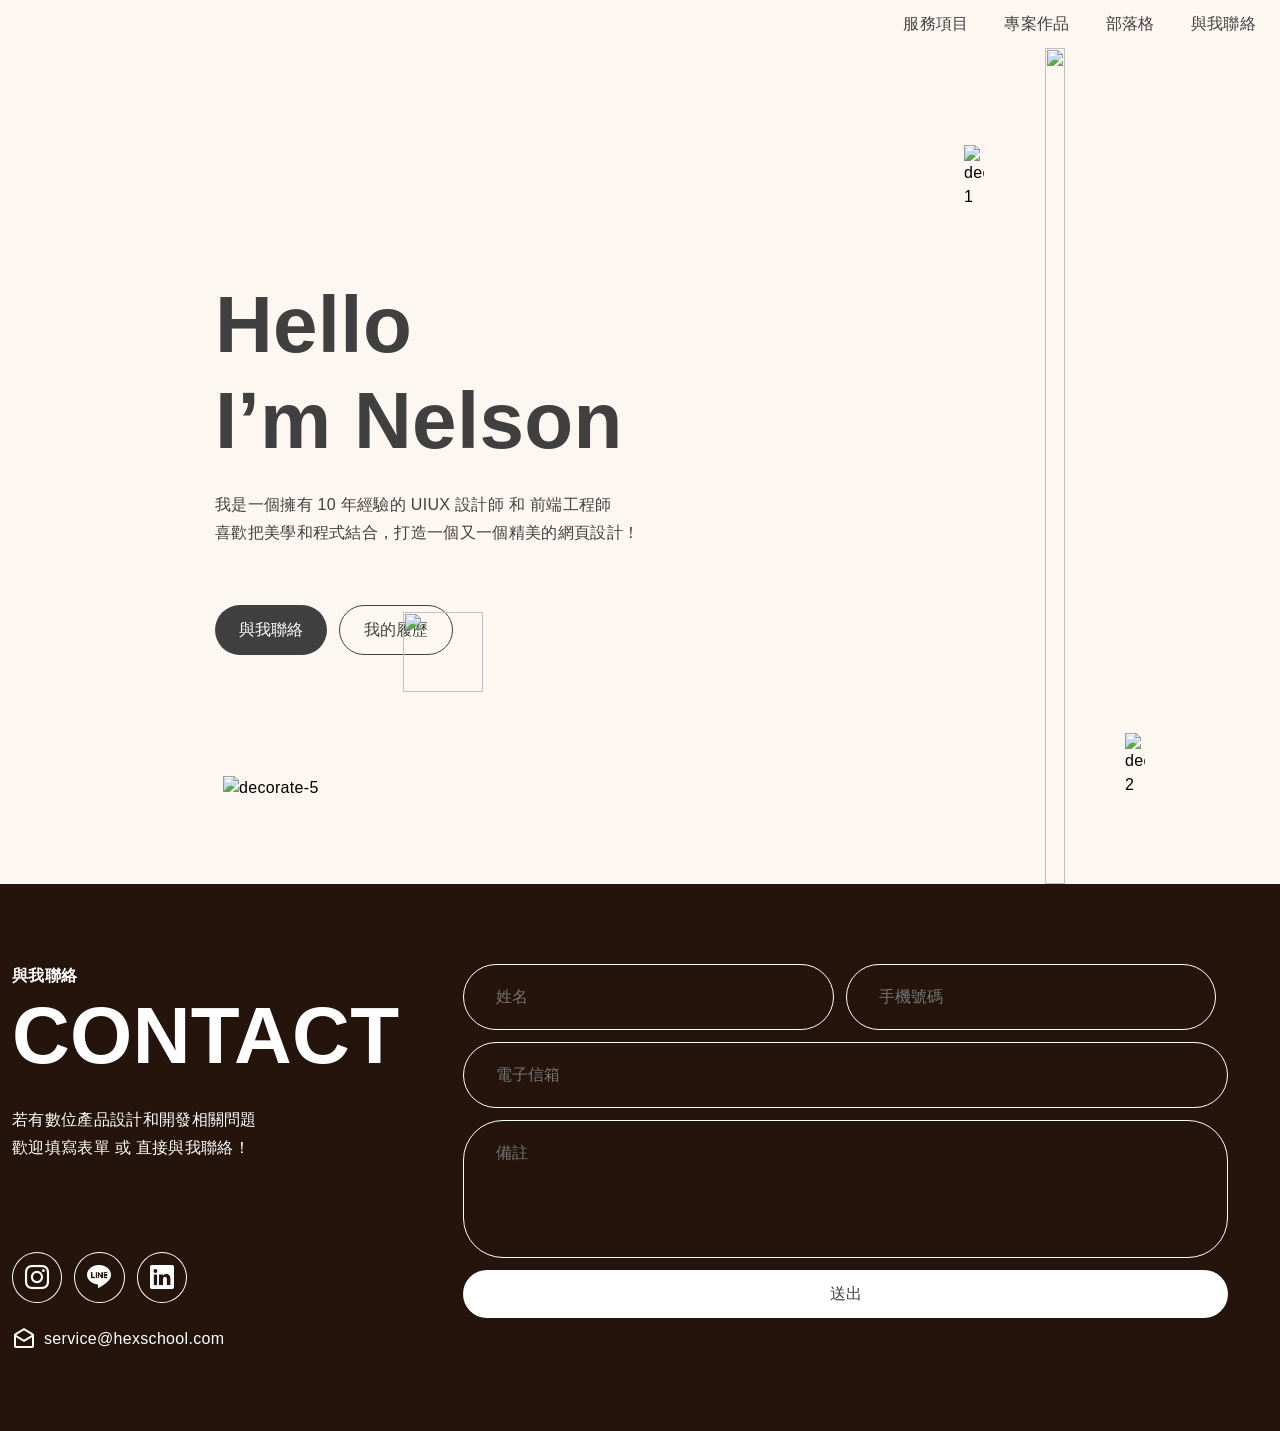
==== index.html @ c0da0af0 "first commit" ====
<!doctype html>
<html lang="en">
  <head>
    <meta charset="UTF-8" />
    <meta name="viewport" content="width=device-width, initial-scale=1.0" />
    <title>Document</title>
    <link
      rel="stylesheet"
      href="https://fonts.googleapis.com/css2?family=Material+Symbols+Outlined:opsz,wght,FILL,GRAD@20..48,100..700,0..1,-50..200"
    />
    <link
      rel="stylesheet"
      href="https://cdn.jsdelivr.net/npm/bootstrap-icons@1.13.1/font/bootstrap-icons.min.css"
    />
    <link rel="stylesheet" href="./static/reset.css" />
    <link rel="stylesheet" href="./static/base.css" />
    <link rel="stylesheet" href="./static/index.css" />
  </head>
  <body>
    <!-- 遮罩 -->
    <div class="mask"></div>

    <!-- header -->
    <header class="sticky-top z-index-1">
      <nav class="main-nav">
        <div class="container">
          <div class="col-12">
            <div class="d-flex flex-wrap align-items-center">
              <!-- 網站標誌（logo） -->
              <a class="logo" href="./index.html">
                <picture>
                  <source
                    srcset="
                      https://raw.githubusercontent.com/hexschool/2022-web-layout-training/456698ad0b642710162489555e98fd3b15eb49ff/2026-web-camp/device-mb.svg
                    "
                    media="(max-width: 992px)"
                  />
                  <img
                    src="https://raw.githubusercontent.com/hexschool/2022-web-layout-training/456698ad0b642710162489555e98fd3b15eb49ff/2026-web-camp/device-pc.svg"
                    alt=""
                  />
                </picture>
              </a>

              <!-- 行動版選單按鈕（漢堡按鈕） -->
              <button class="btn-menu ml-auto" type="button">
                <span class="material-symbols-outlined">dehaze</span>
              </button>

              <!-- 主導覽選單 -->
              <ul
                class="nav-list ml-auto d-flex gap-24 label-md-sm label-md gap-mb-12"
              >
                <li><a class="nav-link" href="#">服務項目</a></li>
                <li><a class="nav-link" href="#">專案作品</a></li>
                <li><a class="nav-link" href="#">部落格</a></li>
                <li><a class="nav-link" href="#">與我聯絡</a></li>
              </ul>
            </div>
          </div>
        </div>
      </nav>
    </header>

    <!-- hero -->
    <section class="hero px-mb-12 pb-mb-24 bg-primary-50">
      <div class="container h-full">
        <div class="d-flex align-items-center h-full relative flex-mb-col">
          <div class="col-5 text-neutral-700 order-mb-2 m-auto">
            <!-- 主要標題 -->
            <h1 class="heading-xxxl heading-mb-xl mb-24 mb-mb-12">
              <span class="d-block">Hello</span>
              <span class="d-block">I’m Nelson</span>
            </h1>

            <!-- 內文 -->
            <p class="paragraph-md paragraph-mb-sm mb-4">
              我是一個擁有 10 年經驗的 UIUX 設計師 和 前端工程師
            </p>
            <p class="paragraph-md paragraph-mb-sm mb-60 mb-mb-32">
              喜歡把美學和程式結合，打造一個又一個精美的網頁設計！
            </p>

            <!-- 按鈕群組 -->
            <div class="label-md label-mb-sm d-flex gap-24 gap-mb-12">
              <button class="btn bg-neutral-700 text-neutral-0" type="button">
                與我聯絡
              </button>
              <button class="btn resume" type="button">我的履歷</button>
            </div>
          </div>

          <div class="col-7 h-full relative ml-auto order-mb-1 m-auto">
            <img
              class="main-pic object-fit-cover mb-mb-24"
              src="https://github.com/hexschool/2022-web-layout-training/blob/main/2026-web-camp/index_person.png?raw=true"
              alt=""
            />

            <!-- 裝飾圖片 -->
            <img
              class="decorate-1"
              src="https://github.com/hexschool/2022-web-layout-training/blob/main/2026-web-camp/index_decora_1.png?raw=true"
              alt="decorate-1"
            />
            <img
              class="decorate-2"
              src="https://github.com/hexschool/2022-web-layout-training/blob/main/2026-web-camp/index_decora_2.png?raw=true"
              alt="decorate-2"
            />
          </div>

          <!-- 左下方小花 -->
          <img
            class="decorate-3 w-80 h-80 flower-left-bottom"
            src="https://github.com/hexschool/2022-web-layout-training/blob/main/2026-web-camp/index_decora_3.png?raw=true"
            alt=""
          />
          <!-- 左下方小花旁的線條 -->
          <img
            class="decorate-5"
            src="https://github.com/hexschool/2022-web-layout-training/blob/main/2026-web-camp/index_decora_5.png?raw=true"
            alt="decorate-5"
          />

          <!-- 左上方小花旁的線條 -->
          <img
            class="decorate-4"
            src="https://github.com/hexschool/2022-web-layout-training/blob/main/2026-web-camp/index_decora_4.png?raw=true"
            alt=""
          />

          <!-- 左上方小花 -->
          <img
            class="decorate-3 flower-left-top"
            src="https://github.com/hexschool/2022-web-layout-training/blob/main/2026-web-camp/index_decora_3.png?raw=true"
            alt=""
          />

          <!-- 右上方小花 -->
          <img
            class="decorate-3 flower-right-center"
            src="https://github.com/hexschool/2022-web-layout-training/blob/main/2026-web-camp/index_decora_3.png?raw=true"
            alt=""
          />
        </div>
      </div>
    </section>

    <!-- Services -->

    <!-- footer -->
    <footer class="bg-primary-900 py-80 py-mb-40">
      <div class="container">
        <div class="d-flex flex-mb-col gap-24 text-neutral-0">
          <div class="col-5 col-mb-12">
            <h2 class="mb-24 mb-mb-12">
              <span class="d-block heading-xxxs heading-mb-xxxxs"
                >與我聯絡</span
              >
              <span class="d-block heading-xxxl heading-mb-xl">CONTACT</span>
            </h2>

            <p class="paragraph-md paragraph-mb-sm mb-92 mb-mb-24">
              <span class="d-block mb-4 mb-mb-0"
                >若有數位產品設計和開發相關問題</span
              >
              <span class="d-block">歡迎填寫表單 或 直接與我聯絡！</span>
            </p>

            <!-- social icon -->
            <div
              class="d-flex line-height-1 gap-12 text-24 text-mb-20 mb-24 mb-mb-12 d-mb-none"
            >
              <i class="bi bi-instagram p-12 btn-outline rounded-circle"></i>
              <i class="bi bi-line p-12 btn-outline rounded-circle"></i>
              <i class="bi bi-linkedin p-12 btn-outline rounded-circle"></i>
            </div>

            <!-- 信箱資訊 -->
            <div class="d-flex d-mb-none gap-8">
              <span class="material-symbols-outlined text-24"> drafts </span>
              <p class="paragraph-md">service@hexschool.com</p>
            </div>
          </div>

          <div class="col-7 col-mb-12">
            <form
              class="paragraph-md paragraph-mb-sm text-neutral-0 d-flex flex-wrap px-40 px-mb-12 gap-24 gap-mb-12"
            >
              <input
                class="py-20 py-mb-16 pl-32 pl-mb-20 btn-outline rounded-40 rounded-mb-32 focus-outline-0 bg-transparent contact-input-half w-mb-full"
                type="text"
                placeholder="姓名"
              />
              <input
                class="py-20 py-mb-16 pl-32 pl-mb-20 btn-outline rounded-40 rounded-mb-32 focus-outline-0 bg-transparent contact-input-half"
                type="tel"
                placeholder="手機號碼"
              />
              <input
                class="py-20 py-mb-16 pl-32 pl-mb-20 btn-outline rounded-40 rounded-mb-32 focus-outline-0 bg-transparent w-full"
                type="email"
                placeholder="電子信箱"
              />
              <textarea
                placeholder="備註"
                rows="4"
                class="py-20 py-mb-16 pl-32 pl-mb-20 btn-outline rounded-40 rounded-mb-32 focus-outline-0 bg-transparent w-full"
              ></textarea>
              <button
                type="button"
                class="btn-reset bg-neutral-0 text-neutral-700 py-12 w-full rounded-full"
              >
                送出
              </button>
            </form>
          </div>

          <!-- 手機版使用 -->
          <div class="col-mb-12 d-none d-mb-block">
            <!-- social icon -->
            <div
              class="d-flex line-height-1 text-24 text-mb-20 mb-24 mb-mb-12 gap-12"
            >
              <i class="bi bi-instagram p-12 p- btn-outline rounded-circle"></i>
              <i class="bi bi-line p-12 btn-outline rounded-circle"></i>
              <i class="bi bi-linkedin p-12 btn-outline rounded-circle"></i>
            </div>

            <!-- 信箱資訊 -->
            <div class="d-flex gap-8">
              <span class="material-symbols-outlined text-24 text-mb-20">
                drafts
              </span>
              <p class="paragraph-md paragraph-md-sm">service@hexschool.com</p>
            </div>
          </div>
        </div>
      </div>
    </footer>
    <script src="./index.js"></script>
  </body>
</html>
---- static/base.css ----
/* 全域 */
*,
*::before,
*::after {
  box-sizing: border-box;
}

img {
  max-width: 100%;
  vertical-align: middle;
}

a {
  text-decoration: none;
  color: inherit;
}

button {
  font: inherit;
  color: inherit;
  background-color: transparent;
  border: none;
}

input,
textarea {
  font: inherit;
  color: inherit;
}

textarea {
  resize: none;
}

:root {
  /* 顔色 */
  /* primary */
  --color-primary-50: #fdf7f1;
  --color-primary-100: #fde6cf;
  --color-primary-500: #f5b87b;
  --color-primary-900: #24140b;
  /* neutral */
  --color-neutral-0: #ffffff;
  --color-neutral-500: #737373;
  --color-neutral-700: #404040;
  --color-neutral-900: #1e1e1e;
  /* dark */
  --color-dark-40a: rgba(0, 0, 0, 0.4);
  --color-dark-60a: rgba(0, 0, 0, 0.6);

  --column: 12; /* 12欄網格系統 */
  --gutter: 24px; /* gutter 配置 24px */
  --gutter--breath: calc(var(--gutter) * (var(--column)-1));
  /* gutter 總寬 = 24px * 11（12欄之間共 11 個間距） */
}

/* 載入字型 */
@import url("https://fonts.googleapis.com/css2?family=Noto+Sans+TC:wght@100..900&family=Noto+Sans:ital,wght@0,100..900;1,100..900&display=swap");

body {
  font-family: "Noto Sans TC", sans-serif;
  font-weight: 500;
  line-height: 1.5;
  letter-spacing: 0.02em;
}

/* Display - font-weight: 700 */
.display-1 {
  font-size: 300px;
  font-weight: 700;
  line-height: 1.2;
  letter-spacing: 0;
}
.display-2 {
  font-size: 160px;
  font-weight: 700;
  line-height: 1.2;
  letter-spacing: 0;
}

/* Heading font-weight: 700 */
.heading-xxxl {
  font-size: 80px;
  font-weight: 700;
  line-height: 1.2;
}
.heading-xxl {
  font-size: 48px;
  font-weight: 700;
  line-height: 1.2;
}
.heading-xl {
  font-size: 40px;
  font-weight: 700;
  line-height: 1.2;
}

.heading-lg {
  font-size: 32px;
  font-weight: 700;
}
.heading-mb {
  font-size: 28px;
  font-weight: 700;
}
.heading-sm {
  font-size: 24px;
  font-weight: 700;
}
.heading-xs {
  font-size: 20px;
  font-weight: 700;
}
.heading-xxs {
  font-size: 18px;
  font-weight: 700;
}
.heading-xxxs {
  font-size: 16px;
  font-weight: 700;
}
.heading-xxxxs {
  font-size: 14px;
  font-weight: 700;
}

/* label, paragraph */
.label-md,
.paragraph-md {
  font-size: 16px;
}
.label-sm,
.paragraph-sm {
  font-size: 14px;
}
.label-xs,
.paragraph-xs {
  font-size: 13px;
}

/* google icon 預設 */
.material-symbols-outlined {
  font-variation-settings:
    "FILL" 0,
    "wght" 400,
    "GRAD" 0,
    "opsz" 24;
  font-size: 20px;
  display: block;
}

/* utility class 通用設定 */

.btn-reset {
  border: 0;
  background: transparent;
  color: inherit;
  font: inherit;
  cursor: pointer;
}
.btn-outline {
  border: 1px solid currentColor;
}

.border-0 {
  border: none;
}
.d-none {
  display: none;
}
.d-block {
  display: block;
}
.d-inline-block {
  display: inline-block;
}

.bg-cover-center {
  background-repeat: no-repeat;
  background-size: cover;
  background-position: center;
}

.bg-transparent {
  background-color: transparent;
}

.bg-primary-50 {
  background: var(--color-primary-50);
}
.bg-primary-900 {
  background-color: var(--color-primary-900);
}

.bg-neutral-0 {
  background-color: var(--color-neutral-0);
}
.bg-neutral-700 {
  background-color: var(--color-neutral-700);
}

.text-neutral-0 {
  color: var(--color-neutral-0);
}
.text-neutral-700 {
  color: var(--color-neutral-700);
}

.text-24 {
  font-size: 24px;
}
.text-28 {
  font-size: 28px;
}

.text-center {
  text-align: center;
}

.line-height-1 {
  line-height: 1;
}

.rounded-40 {
  border-radius: 40px;
}
.rounded-circle {
  border-radius: 50%;
}
.rounded-full {
  border-radius: 999px;
}

.w-full {
  width: 100%;
}
.w-80 {
  width: 80px;
}

.h-full {
  height: 100%;
}
.h-80 {
  height: 80px;
}
.min-h-0 {
  min-height: 0px;
}

.overflow-x-auto {
  overflow-x: auto;
}

/* 隱藏捲軸寬度 */
.hide-scrollbar {
  scrollbar-width: none;

  &::-webkit-scrollbar {
    display: none; /* Safari 專用 */
  }
}

.z-index-1 {
  z-index: 1;
}

.focus-outline-0:focus-visible {
  outline: 0;
}

.object-fit-cover {
  width: 100%;
  height: 100%;
  object-fit: cover;
}

.d-flex {
  display: flex;
}
.flex-wrap {
  flex-wrap: wrap;
}
.flex-col {
  flex-direction: column;
}
.flex-1 {
  flex: 1;
}

.justify-content-center {
  justify-content: center;
}
.justify-content-between {
  justify-content: space-between;
}
.align-items-center {
  align-items: center;
}
.align-items-start {
  align-items: flex-start;
}

.ml-auto {
  margin-left: auto;
}

.m-auto {
  margin: auto;
}

.mr-4 {
  margin-right: 4px;
}
.mr-12 {
  margin-right: 12px;
}
.mr-24 {
  margin-right: 24px;
}

.mb-4 {
  margin-bottom: 4px;
}
.mb-12 {
  margin-bottom: 12px;
}
.mb-24 {
  margin-bottom: 24px;
}
.mb-40 {
  margin-bottom: 40px;
}
.mb-60 {
  margin-bottom: 60px;
}
.mb-92 {
  margin-bottom: 92px;
}

.p-8 {
  padding: 8px;
}
.p-12 {
  padding: 12px;
}
.p-24 {
  padding: 24px;
}
.p-40 {
  padding: 40px;
}

.py-4 {
  padding-top: 4px;
  padding-bottom: 4px;
}
.py-12 {
  padding-top: 12px;
  padding-bottom: 12px;
}
.py-20 {
  padding-top: 20px;
  padding-bottom: 20px;
}
.py-28 {
  padding-top: 28px;
  padding-bottom: 28px;
}
.py-80 {
  padding-top: 80px;
  padding-bottom: 80px;
}

.pb-4 {
  padding-bottom: 4px;
}

.px-12 {
  padding-left: 12px;
  padding-right: 12px;
}
.px-24 {
  padding-left: 24px;
  padding-right: 24px;
}
.px-40 {
  padding-left: 40px;
  padding-right: 40px;
}

.pr-16 {
  padding-right: 16px;
}

.pl-24 {
  padding-left: 24px;
}
.pl-28 {
  padding-left: 28px;
}
.pl-32 {
  padding-left: 32px;
}

.gap-8 {
  gap: 8px;
}
.gap-12 {
  gap: 12px;
}
.gap-24 {
  gap: 24px;
}

.sticky-top {
  position: sticky;
  top: 0;
}
.relative {
  position: relative;
}

/* container */
.container {
  max-width: 1320px;
  padding: 0 12px;
  margin: auto;
}

/* 格線系統設定 */
/* 網格欄寬計算公式：(容器寬度 - 所有 gutter) / 總欄數 * 佔用欄數 + 欄內 gutter */

.col-2 {
  --span: 2;
  --gap--count: calc(var(--span)-1);
  width: calc(
    (100% - var(--gutter--breath)) / var(--column) * var(--span) +
      var(--gutter) * var(--gap--count)
  );
}
.col-3 {
  --span: 3;
  --gap--count: calc(var(--span)-1);
  width: calc(
    (100% - var(--gutter--breath)) / var(--column) * var(--span) +
      var(--gutter) * var(--gap--count)
  );
}
.col-4 {
  --span: 4;
  --gap--count: calc(var(--span)-1);
  width: calc(
    (100% - var(--gutter--breath)) / var(--column) * var(--span) +
      var(--gutter) * var(--gap--count)
  );
}
.col-5 {
  --span: 5;
  --gap--count: calc(var(--span)-1);
  width: calc(
    (100% - var(--gutter--breath)) / var(--column) * var(--span) +
      var(--gutter) * var(--gap--count)
  );
}
.col-7 {
  --span: 7;
  --gap--count: calc(var(--span)-1);
  width: calc(
    (100% - var(--gutter--breath)) / var(--column) * var(--span) +
      var(--gutter) * var(--gap--count)
  );
}
.col-10 {
  --span: 7;
  --gap--count: calc(var(--span)-1);
  width: calc(
    (100% - var(--gutter--breath)) / var(--column) * var(--span) +
      var(--gutter) * var(--gap--count)
  );
}
.col-12 {
  --span: 7;
  --gap--count: calc(var(--span)-1);
  width: calc(
    (100% - var(--gutter--breath)) / var(--column) * var(--span) +
      var(--gutter) * var(--gap--count)
  );
}

@media (max-width: 992px) {
  .d-mb-block {
    display: block;
  }
  .d-mb-none {
    display: none;
  }

  .flex-mb-col {
    flex-direction: column;
  }

  .heading-mb-xl {
    font-size: 40px;
    font-weight: 700;
    line-height: 1.2;
  }

  .heading-mb-mb {
    font-size: 24px;
    font-weight: 700;
  }
  .heading-mb-sm {
    font-size: 24px;
    font-weight: 700;
  }
  .heading-mb-xs {
    font-size: 20px;
    font-weight: 700;
  }
  .heading-mobile-xxxxs {
    font-size: 14px;
    font-weight: 700;
  }

  .label-mb-sm {
    font-size: 14px;
    font-weight: 500;
  }

  .paragraph-mb-sm {
    font-size: 14px;
    font-weight: 500;
  }
  .paragraph-mb-xs {
    font-size: 13px;
    font-weight: 500;
  }

  .text-mb-20 {
    font-size: 20px;
  }
  .text-mb-24 {
    font-size: 24px;
  }

  .order-mb-1 {
    order: 1;
  }
  .order-mb-2 {
    order: 2;
  }

  .rounded-mb-32 {
    border-radius: 32px;
  }

  .p-mb-12 {
    padding: 12px;
  }
  .p-mb-24 {
    padding: 24px;
  }

  .py-mb-16 {
    padding-top: 16px;
    padding-bottom: 16px;
  }
  .py-mb-40 {
    padding-top: 40px;
    padding-bottom: 40px;
  }

  .pb-mb-16 {
    padding-bottom: 16px;
  }
  .pb-mb-24 {
    padding-bottom: 24px;
  }

  .px-mb-0 {
    padding-left: 0px;
    padding-right: 0px;
  }
  .px-mb-12 {
    padding-left: 12px;
    padding-right: 12px;
  }
  .px-mb-16 {
    padding-left: 16px;
    padding-right: 16px;
  }

  .pl-mb-20 {
    padding-left: 20px;
  }

  .mb-mb-0 {
    margin-bottom: 0px;
  }
  .mb-mb-8 {
    margin-bottom: 8px;
  }
  .mb-mb-12 {
    margin-bottom: 12px;
  }
  .mb-mb-24 {
    margin-bottom: 24px;
  }
  .mb-mb-32 {
    margin-bottom: 32px;
  }

  .mx-mb--12 {
    margin-left: -12px;
    margin-right: -12px;
  }

  .mr-mb-8 {
    margin-right: 8px;
  }
  .mr-mb-12 {
    margin-right: 12px;
  }

  .gap-mb-0 {
    gap: 0;
  }
  .gap-mb-12 {
    gap: 12px;
  }

  .overflow-x-auto {
    overflow-x: auto;
  }

  .col-mb-12 {
    --span: 12;
    --gap-count: calc(var(--span) - 1);
    width: calc(
      (100% - var(--gutter--breath)) / var(--column) * var(--span) +
        var(--gutter) * var(--gap-count)
    );
  }
}

/* ----------------------------------------------------------------------------------------------- */

/* header 導覽列 */
.main-nav {
  background-color: var(--color-primary-50);
  position: sticky;
  top: 0;
  left: 0;
}

.logo {
  padding: 12px 0;
}

.nav-list {
  color: var(--color-neutral-700);
  background-color: var(--color-primary-50);
}

.nav-link {
  display: inline-block;
  padding: 4px 12px;
}

.btn-menu {
  display: none;
  border: 0;
  padding: 12px;
  background: transparent; /* 移除按鈕預設背景 */
  color: inherit; /* 繼承父層文字顏色 */
  font: inherit; /* 繼承父層字型設定 */
  cursor: pointer; /* 滑鼠移入時顯示手型游標 */
}

/* 頁面內容佔位區塊，用於模擬實際內容高度 */
.placeholder {
  height: 100vh;
  background-color: #fa0;
}

@media (max-width: 992px) {
  .btn-menu {
    display: block;
    border-radius: 50%;
  }

  .nav-list {
    display: flex;
    flex-direction: column;
    opacity: 0; /* 讓內容透明，但元素本身仍會佔據版面空間 */
    width: 100%;
    max-height: 0px; /* 將高度收合為 0，避免元素佔據垂直空間 */
    overflow: hidden; /* 隱藏超出 max-height 範圍的內容 */
    position: absolute;
    top: 60px;
    left: 0px;
    text-align: center;
    transition:
      opacity 0.3s ease-in-out,
      max-height 0.3s ease-in-out; /* 加入淡入與展開動畫 */
    pointer-events: none;
  }

  .nav-list.active {
    opacity: 1; /* 讓內容顯示出來 */
    max-height: 176px; /* 使用固定高度控制展開範圍，讓動畫更穩定 */
    pointer-events: auto;
  }

  .nav-list li:first-child {
    padding-top: 12px;
  }
  .nav-list li:last-child {
    padding-bottom: 12px;
  }

  .logo {
    padding: 14px 0;
  }
}

.gap-mb-12 {
  gap: 12px;
}
.menu-open .mask {
  position: fixed;
  top: 0;
  left: 0;
  height: 100%;
  width: 100%;
  background-color: rgba(0, 0, 0, 0.6);
}

/*  body 要隱藏捲軸 */
body.menu-open {
  overflow: hidden;
}

/* ----------------------------------------------------------------------------------------------- */

/* footer */
.contact-input-half {
  --gap: 24px;
  width: calc((100% - var(--gap)) / 2);
}

@media (max-width: 375px) {
  .contact-input-half {
    width: 100%;
  }
}
---- static/index.css ----
.hero {
  height: calc(
    100vh - 64px
  ); /* 桌機版扣除導覽列高度後，讓 hero 填滿剩餘螢幕高度 */
  overflow: hidden; /* 隱藏超出 hero 高度範圍的內容 */
}

.btn {
  padding: 12px 24px;
  border: none;
  border-radius: 999px;
  font: inherit;
  cursor: pointer;
}

.resume {
  border: 1px solid var(--color-neutral-700);
}

/* 讓圖片填滿容器，並透過 object-fit 裁切多餘部分，避免變形 */
.hero .main-pic {
  width: 100%;
  height: 100%;
  object-fit: cover;
}

/* 以下均為裝飾物定位 */

.decorate-1 {
  position: absolute;
  top: 97px;
  left: -81px;
}

.decorate-2 {
  position: absolute;
  bottom: 87px;
  right: -80px;
}

.decorate-3 {
  position: absolute;

  &.flower-left-bottom {
    width: 80px;
    height: 80px;
    bottom: 192px;
    left: 391px;
  }

  &.flower-left-top {
    top: 56px;
    left: -226px;
  }

  &.flower-right-center {
    top: 206px;
    right: -170px;
  }
}

.decorate-4 {
  position: absolute;
  top: 120px;
  left: -87px;
}

.decorate-5 {
  position: absolute;
  left: 211px;
  bottom: 83.53px;
}

/* 佔位符，用於表示導覽列 */
.placeholder {
  height: 64px;
  background-color: #fa0;
}

@media (max-width: 992px) {
  .hero {
    height: auto;
  }

  .decorate-1 {
    left: -15px;
    width: 80px;
  }

  .decorate-2 {
    right: -13px;
    width: 80px;
  }

  .decorate-3 {
    position: absolute;

    &.flower-left-bottom {
      bottom: 158px;
      left: 298px;
    }
  }

  .decorate-5 {
    left: 134px;
    bottom: 83.53px;
  }
}
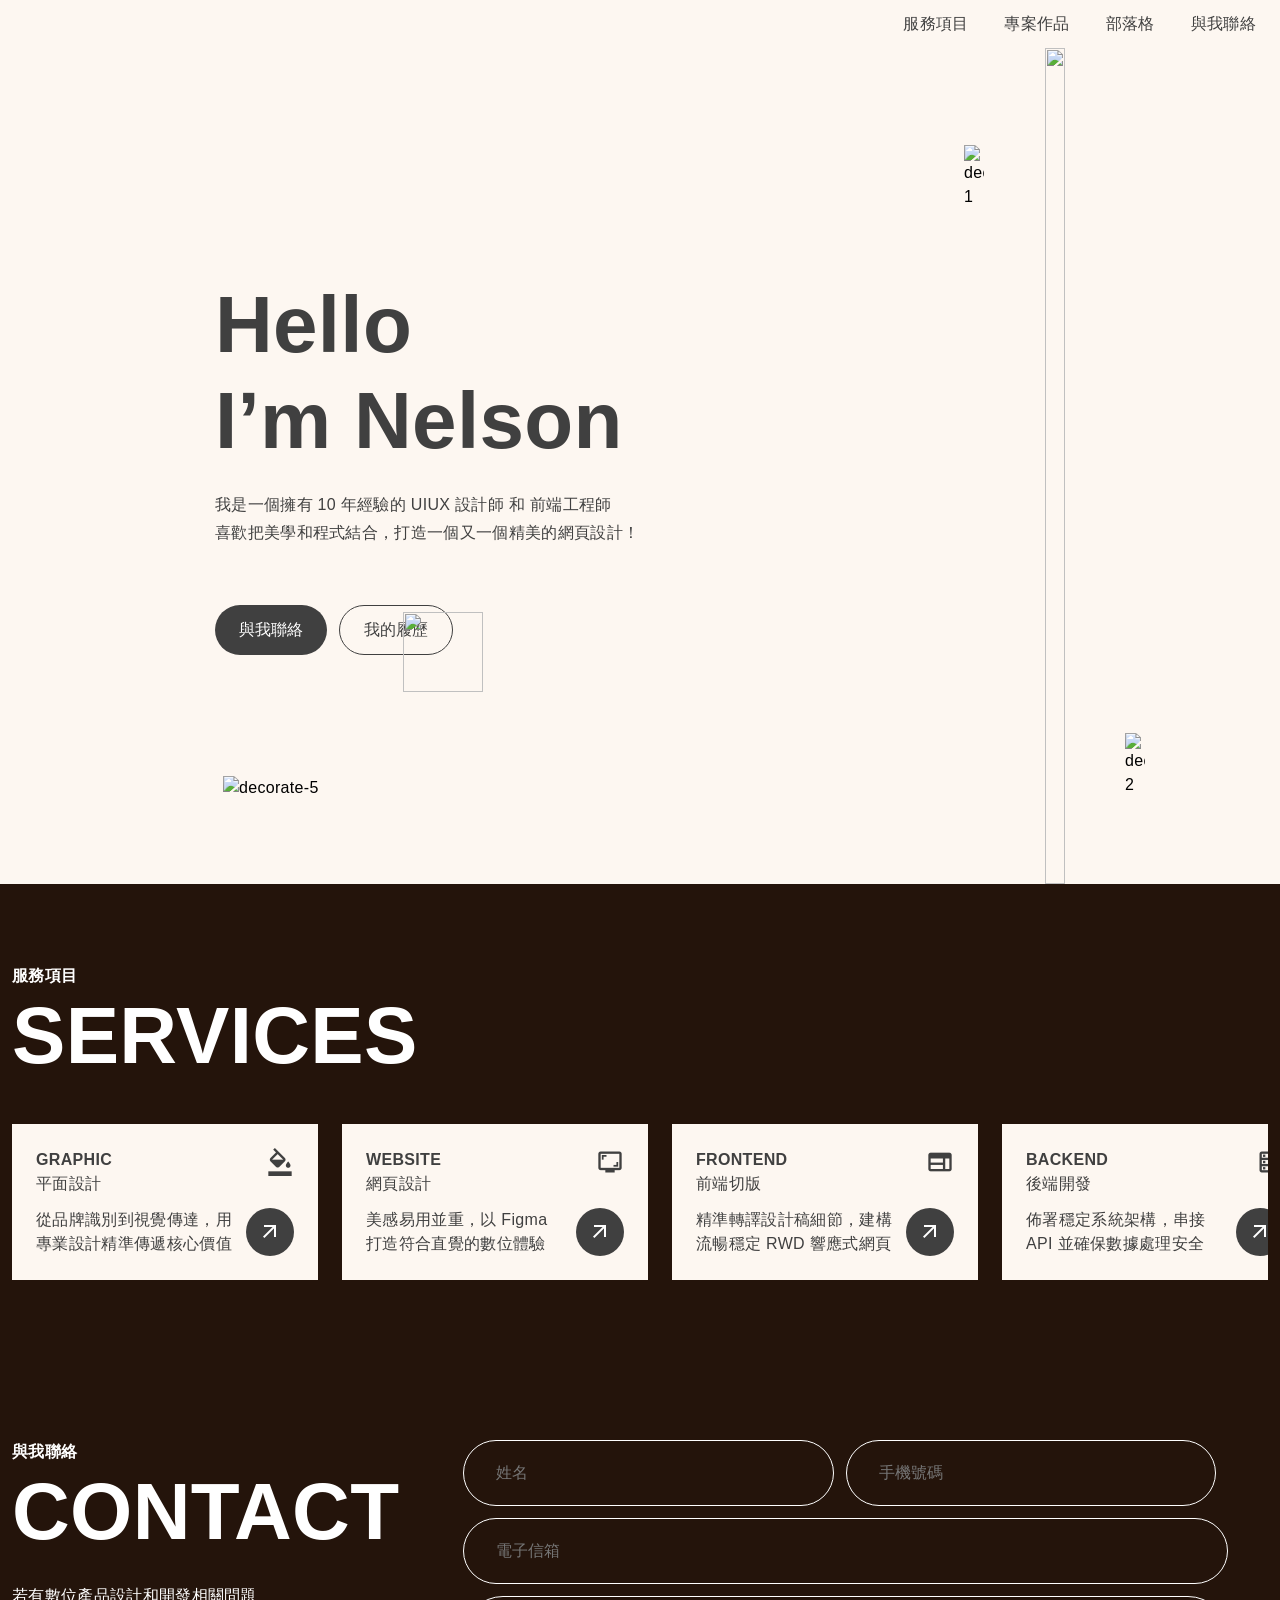
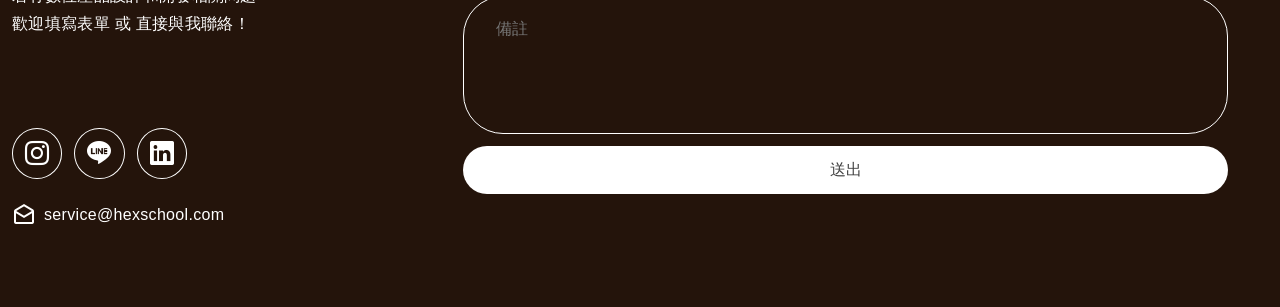
==== commit 0e92a5b5: "Add Services section" ====
--- a/index.html
+++ b/index.html
@@ -148,9 +148,108 @@
     </section>
 
     <!-- Services -->
+    <section class="services bg-primary-900 py-80 py-mb-40">
+      <div class="container">
+        <!-- 標題 -->
+        <div class="text-neutral-0 mb-40 mb-mb-24">
+          <h2>
+            <span class="d-block heading-xxxs heading-mb-xxxxs">服務項目</span>
+            <span class="d-block heading-xxxl heading-mb-xl">SERVICES</span>
+          </h2>
+        </div>
+
+        <!-- 服務列表 -->
+        <ul
+          class="card-list hide-scrollbar text-neutral-700 d-flex gap-24 overflow-x-auto"
+        >
+          <li class="col-3 card bg-primary-50 p-24 p-mb-12">
+            <div class="d-flex mb-12 mb-mb-8">
+              <div>
+                <p class="heading-xxxs heading-mb-xxxxs">GRAPHIC</p>
+                <h3 class="heading-md heading-mb-sm">平面設計</h3>
+              </div>
+              <span class="text-28 text-mb-24 material-symbols-outlined ml-auto"
+                >format_color_fill</span
+              >
+            </div>
+            <div class="d-flex">
+              <p class="paragraph-md paragraph-mb-sm mr-12 mr-mb-8">
+                從品牌識別到視覺傳達，用專業設計精準傳遞核心價值
+              </p>
+              <span
+                class="text-24 text-mb-20 material-symbols-outlined ml-auto p-12 bg-neutral-700 text-neutral-0 rounded-circle"
+                >arrow_outward</span
+              >
+            </div>
+          </li>
+          <li class="col-3 card bg-primary-50 p-24 p-mb-12">
+            <div class="d-flex mb-12 mb-mb-8">
+              <div>
+                <p class="heading-xxxs heading-mb-xxxxs">WEBSITE</p>
+                <h3 class="heading-md heading-mb-sm">網頁設計</h3>
+              </div>
+              <span class="text-28 text-mb-24 material-symbols-outlined ml-auto"
+                >screenshot_monitor</span
+              >
+            </div>
+            <div class="d-flex">
+              <p
+                class="paragraph-md paragraph-mb-sm paragraph-mb-sm mr-12 mr-mb-8"
+              >
+                美感易用並重，以 Figma 打造符合直覺的數位體驗
+              </p>
+              <span
+                class="text-24 text-mb-20 material-symbols-outlined ml-auto p-12 bg-neutral-700 text-neutral-0 rounded-circle"
+                >arrow_outward</span
+              >
+            </div>
+          </li>
+          <li class="col-3 card bg-primary-50 p-24 p-mb-12">
+            <div class="d-flex mb-12 mb-mb-8">
+              <div>
+                <p class="heading-xxxs heading-mb-xxxxs">FRONTEND</p>
+                <h3 class="heading-md heading-mb-sm">前端切版</h3>
+              </div>
+              <span class="text-28 text-mb-24 material-symbols-outlined ml-auto"
+                >web</span
+              >
+            </div>
+            <div class="d-flex">
+              <p class="paragraph-md paragraph-mb-sm mr-12 mr-mb-8">
+                精準轉譯設計稿細節，建構流暢穩定 RWD 響應式網頁
+              </p>
+              <span
+                class="text-24 text-mb-20 material-symbols-outlined ml-auto p-12 bg-neutral-700 text-neutral-0 rounded-circle"
+                >arrow_outward</span
+              >
+            </div>
+          </li>
+          <li class="col-3 card bg-primary-50 p-24 p-mb-12">
+            <div class="d-flex mb-12 mb-mb-8">
+              <div>
+                <p class="heading-xxxs heading-mb-xxxxs">BACKEND</p>
+                <h3 class="heading-md heading-mb-sm">後端開發</h3>
+              </div>
+              <span class="text-28 text-mb-24 material-symbols-outlined ml-auto"
+                >data_table</span
+              >
+            </div>
+            <div class="d-flex">
+              <p class="paragraph-md paragraph-mb-sm mr-12 mr-mb-8">
+                佈署穩定系統架構，串接 API 並確保數據處理安全
+              </p>
+              <span
+                class="text-24 text-md-20 material-symbols-outlined ml-auto p-12 bg-neutral-700 text-neutral-0 rounded-circle"
+                >arrow_outward</span
+              >
+            </div>
+          </li>
+        </ul>
+      </div>
+    </section>
 
     <!-- footer -->
-    <footer class="bg-primary-900 py-80 py-mb-40">
+    <footer class="bg-primary-900 py-80 px-mb-12 py-mb-40">
       <div class="container">
         <div class="d-flex flex-mb-col gap-24 text-neutral-0">
           <div class="col-5 col-mb-12">
--- a/static/index.css
+++ b/static/index.css
@@ -106,3 +106,14 @@
     bottom: 83.53px;
   }
 }
+
+/* Services */
+.card-list .card {
+  min-width: 306px;
+}
+
+@media (max-width: 375px) {
+  .card-list .card {
+    min-width: 260px;
+  }
+}
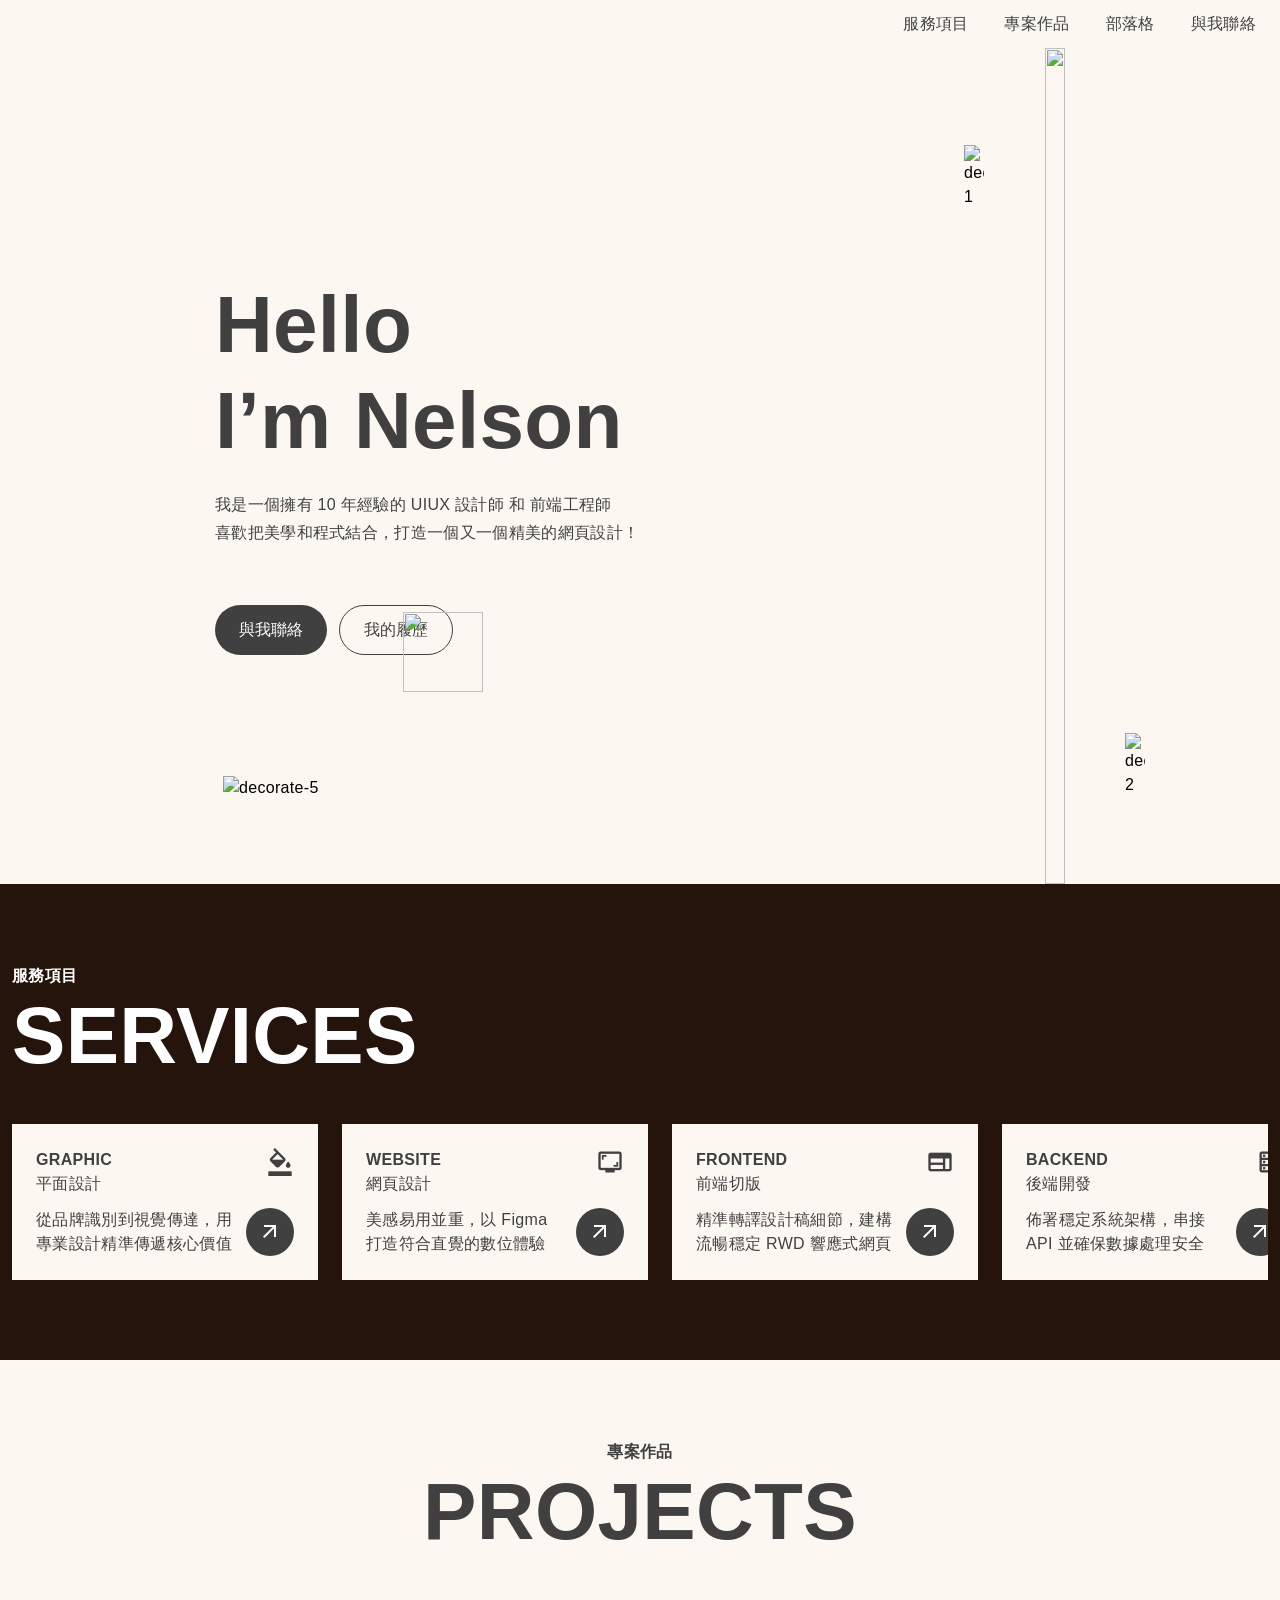
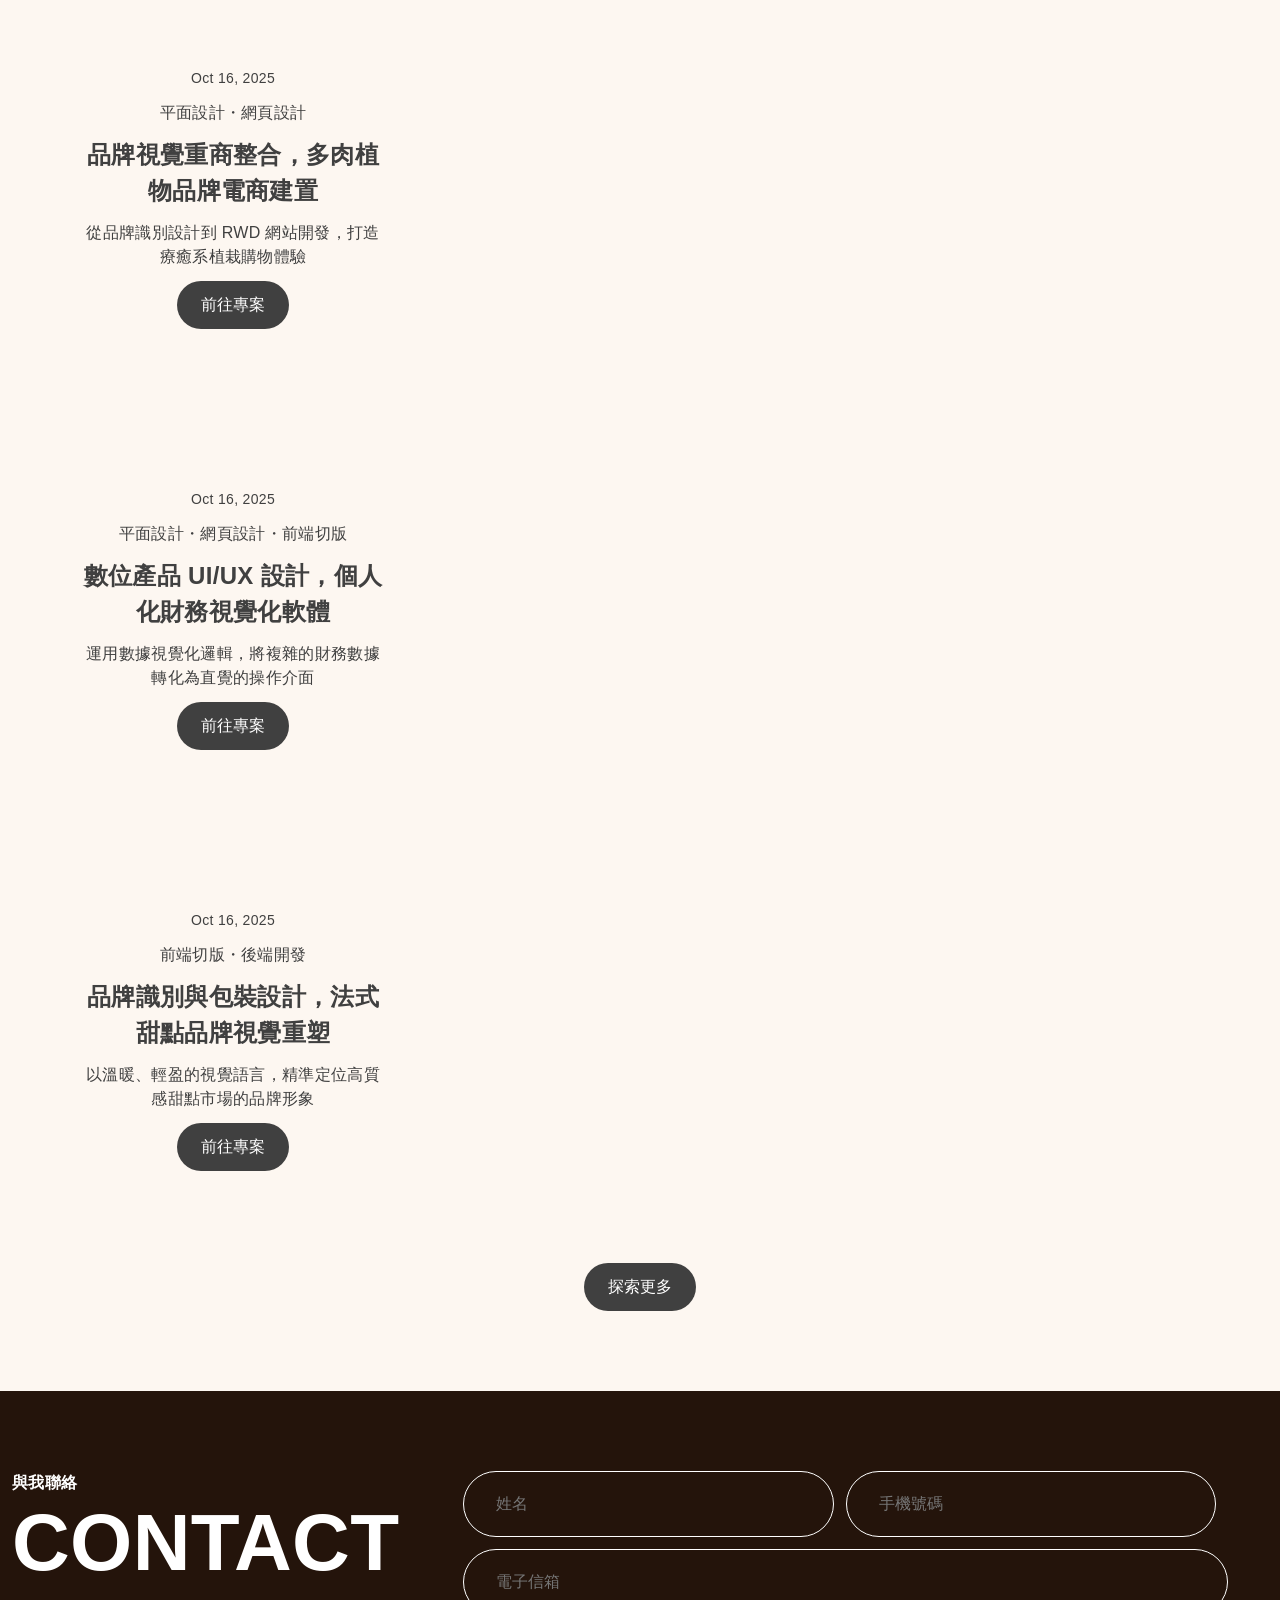
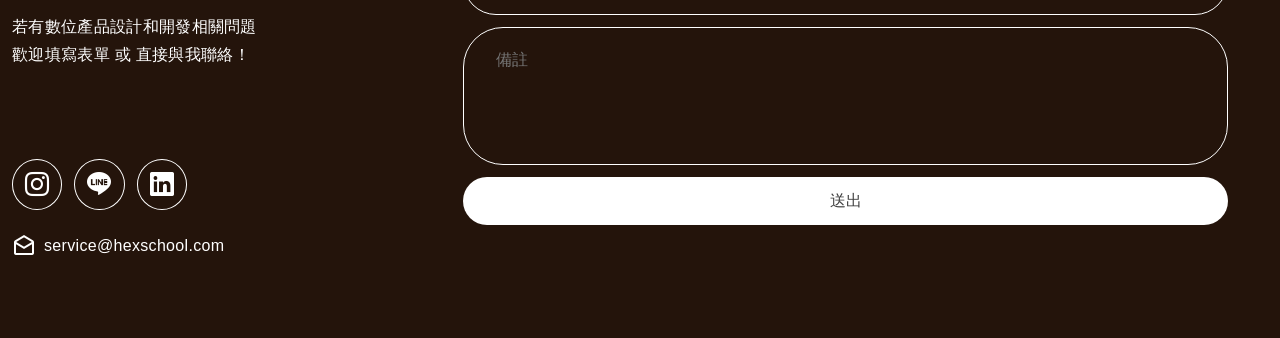
==== commit 52057ccb: "Add Projects section" ====
--- a/index.html
+++ b/index.html
@@ -63,7 +63,7 @@
     </header>
 
     <!-- hero -->
-    <section class="hero px-mb-12 pb-mb-24 bg-primary-50">
+    <section class="hero pb-mb-24 bg-primary-50">
       <div class="container h-full">
         <div class="d-flex align-items-center h-full relative flex-mb-col">
           <div class="col-5 text-neutral-700 order-mb-2 m-auto">
@@ -245,6 +245,108 @@
             </div>
           </li>
         </ul>
+      </div>
+    </section>
+
+    <!-- Projects -->
+    <section class="projects bg-primary-50 py-80 py-mb-40">
+      <div class="container">
+        <!-- 標題 -->
+        <div class="text-neutral-700 mb-40 mb-mb-24 text-center">
+          <h2>
+            <span class="d-block heading-xxxs heading-mb-xxxxs">專案作品</span>
+            <span class="d-block heading-xxxl heading-mb-xl">PROJECTS</span>
+          </h2>
+        </div>
+
+        <!-- 產品卡片清單 -->
+        <ul>
+          <li
+            class="project-card bg-cover-center bg-primary-50 text-neutral-700 text-center py-28 pl-28 px-mb-16 pb-mb-16 mb-24"
+          >
+            <div class="project-content bg-primary-50 p-40 p-mb-24">
+              <time
+                class="paragraph-sm paragraph-mb-xs mb-12 d-block"
+                datetime="2025-10-16"
+                >Oct 16, 2025</time
+              >
+              <p class="paragraph-md paragraph-mb-sm mb-12">
+                平面設計・網頁設計
+              </p>
+              <h3 class="heading-sm heading-mb-xs mb-12">
+                品牌視覺重商整合，多肉植物品牌電商建置
+              </h3>
+              <p class="paragraph-md paragraph-mb-sm mb-12">
+                從品牌識別設計到 RWD 網站開發，打造療癒系植栽購物體驗
+              </p>
+              <button
+                class="btn-reset rounded-full text-neutral-0 lable-md lable-mb-sm px-24 py-12 bg-neutral-700"
+                type="button"
+              >
+                前往專案
+              </button>
+            </div>
+          </li>
+          <li
+            class="project-card bg-cover-center bg-primary-50 text-neutral-700 text-center py-28 pl-28 px-mb-16 pb-mb-16 mb-24"
+          >
+            <div class="project-content bg-primary-50 p-40 p-mb-24">
+              <time
+                class="paragraph-sm paragraph-mb-xs mb-12 d-block"
+                datetime="2025-10-16"
+                >Oct 16, 2025</time
+              >
+              <p class="paragraph-md paragraph-mb-sm mb-12">
+                平面設計・網頁設計・前端切版
+              </p>
+              <h3 class="heading-sm heading-mb-xs mb-12">
+                數位產品 UI/UX 設計，個人化財務視覺化軟體
+              </h3>
+              <p class="paragraph-md paragraph-mb-sm mb-12">
+                運用數據視覺化邏輯，將複雜的財務數據轉化為直覺的操作介面
+              </p>
+              <button
+                class="btn-reset rounded-full text-neutral-0 lable-md lable-mb-sm px-24 py-12 bg-neutral-700"
+                type="button"
+              >
+                前往專案
+              </button>
+            </div>
+          </li>
+          <li
+            class="project-card bg-cover-center bg-primary-50 text-neutral-700 text-center py-28 pl-28 px-mb-16 pb-mb-16 mb-24"
+          >
+            <div class="project-content bg-primary-50 p-40 p-mb-24">
+              <time
+                class="paragraph-sm paragraph-mb-xs mb-12 d-block"
+                datetime="2025-10-16"
+                >Oct 16, 2025</time
+              >
+              <p class="paragraph-md paragraph-mb-sm mb-12">
+                前端切版・後端開發
+              </p>
+              <h3 class="heading-sm heading-mb-xs mb-12">
+                品牌識別與包裝設計，法式甜點品牌視覺重塑
+              </h3>
+              <p class="paragraph-md paragraph-mb-sm mb-12">
+                以溫暖、輕盈的視覺語言，精準定位高質感甜點市場的品牌形象
+              </p>
+              <button
+                class="btn-reset rounded-full text-neutral-0 lable-md lable-mb-sm px-24 py-12 bg-neutral-700"
+                type="button"
+              >
+                前往專案
+              </button>
+            </div>
+          </li>
+        </ul>
+        <!--     探索更多按鈕 -->
+        <button
+          class="btn-reset rounded-full text-neutral-0 lable-md px-24 py-12 bg-neutral-700 d-block m-auto"
+          type="button"
+        >
+          探索更多
+        </button>
       </div>
     </section>
 
--- a/static/index.css
+++ b/static/index.css
@@ -1,3 +1,4 @@
+/* Hero */
 .hero {
   height: calc(
     100vh - 64px
@@ -117,3 +118,44 @@
     min-width: 260px;
   }
 }
+
+/* Projects */
+.project-card {
+  &:nth-of-type(1) {
+    background-image: url("https://github.com/hexschool/2022-web-layout-training/blob/main/2026-web-camp/project_1.png?raw=true");
+  }
+
+  &:nth-of-type(2) {
+    background-image: url("https://github.com/hexschool/2022-web-layout-training/blob/main/2026-web-camp/project_2.png?raw=true");
+  }
+
+  &:nth-of-type(3) {
+    background-image: url("https://github.com/hexschool/2022-web-layout-training/blob/main/2026-web-camp/project_3.png?raw=true");
+  }
+}
+
+.project-content {
+  max-width: 386px;
+}
+
+@media (max-width: 375px) {
+  .project-card {
+    padding-top: 280px;
+
+    &:nth-of-type(1) {
+      background-image: url("https://github.com/hexschool/2022-web-layout-training/blob/main/2026-web-camp/mobile/project_1.png?raw=true");
+    }
+
+    &:nth-of-type(2) {
+      background-image: url("https://github.com/hexschool/2022-web-layout-training/blob/main/2026-web-camp/mobile/project_2.png?raw=true");
+    }
+
+    &:nth-of-type(3) {
+      background-image: url("https://github.com/hexschool/2022-web-layout-training/blob/main/2026-web-camp/mobile/project_3.png?raw=true");
+    }
+  }
+
+  .project-content {
+    max-width: none;
+  }
+}
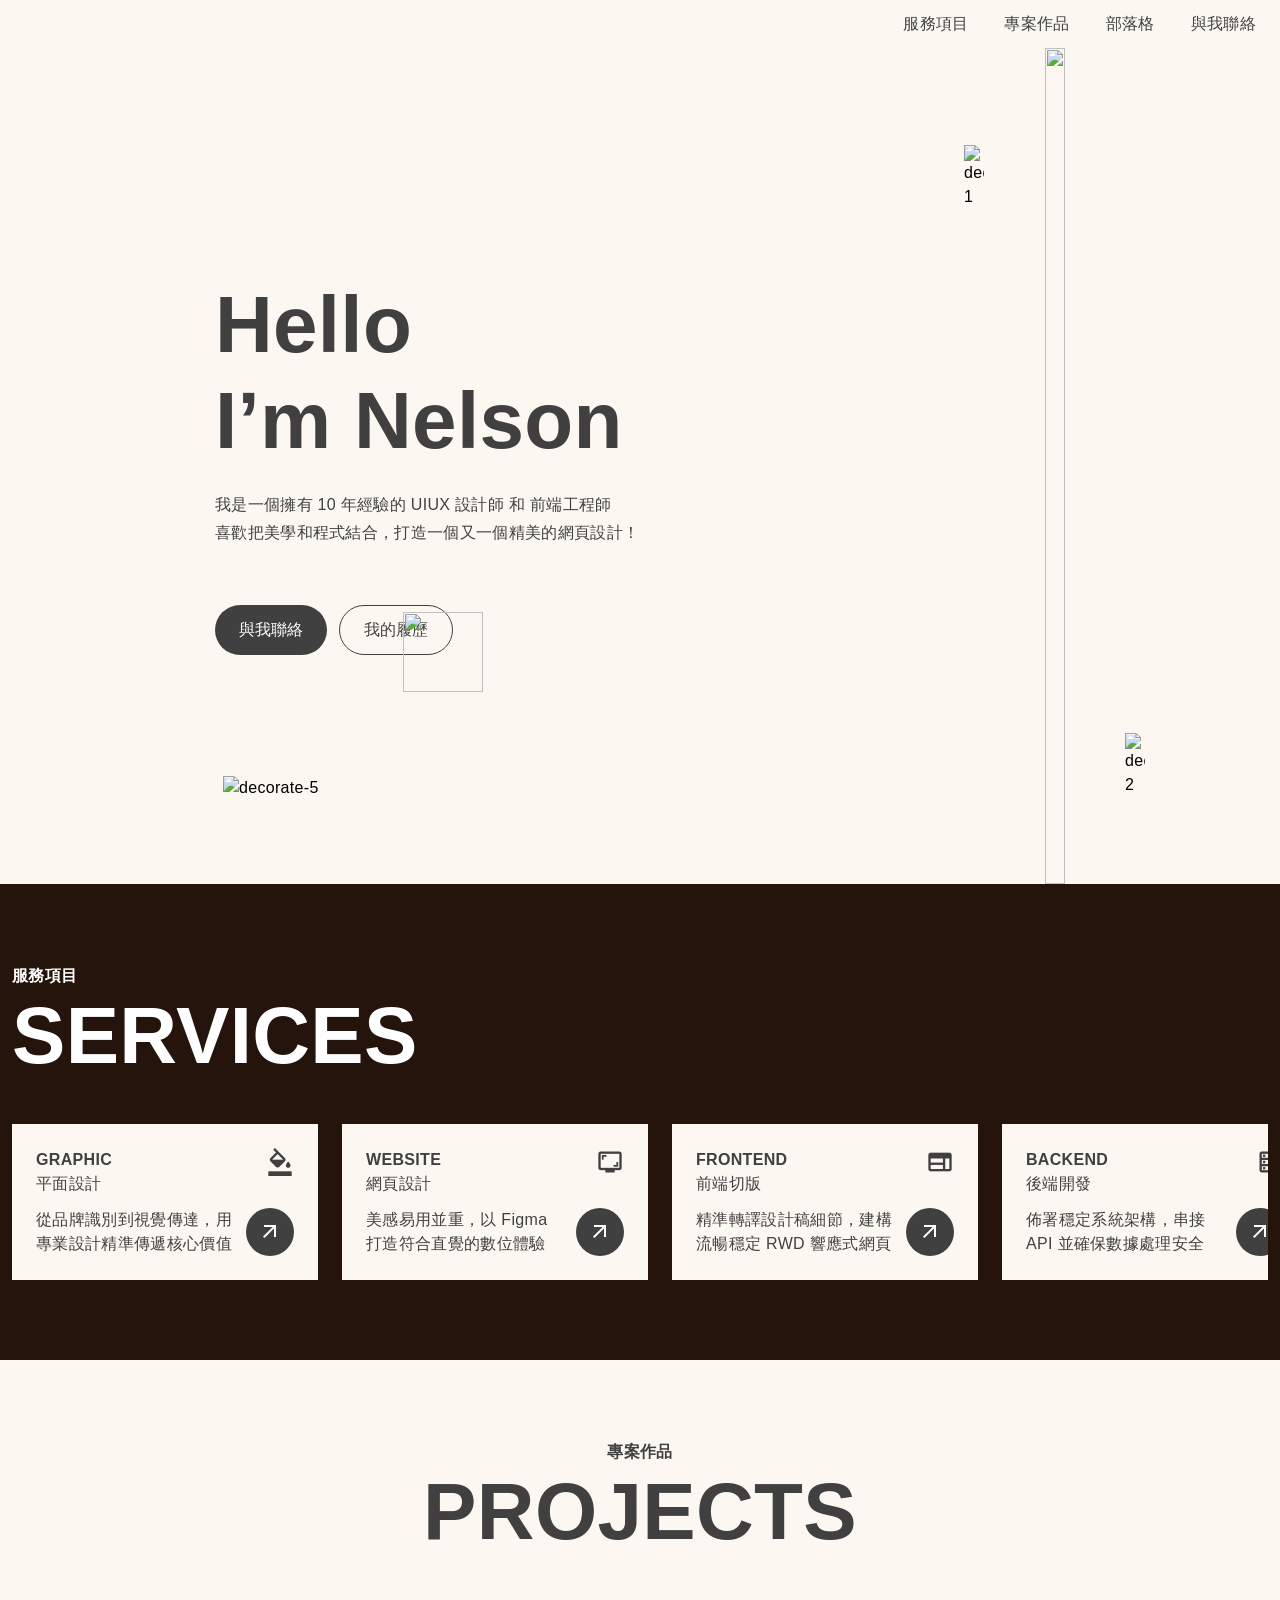
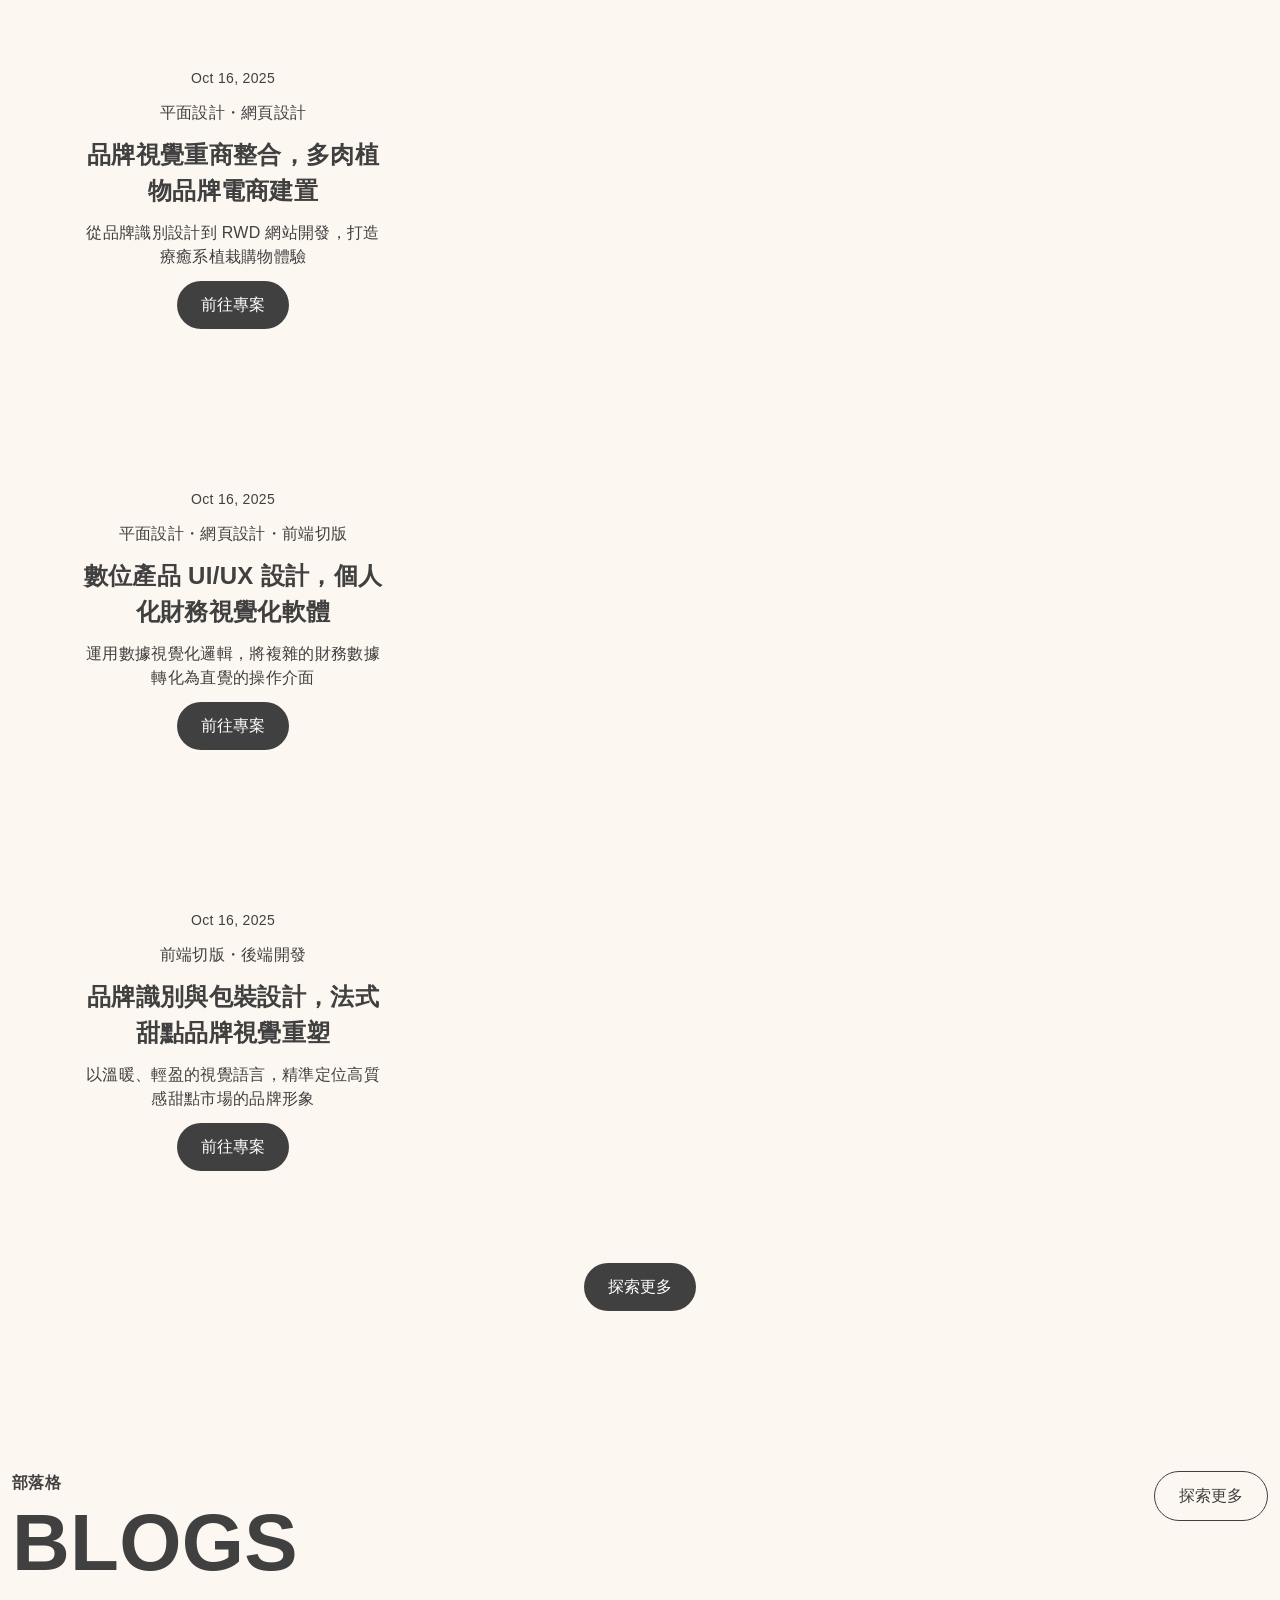
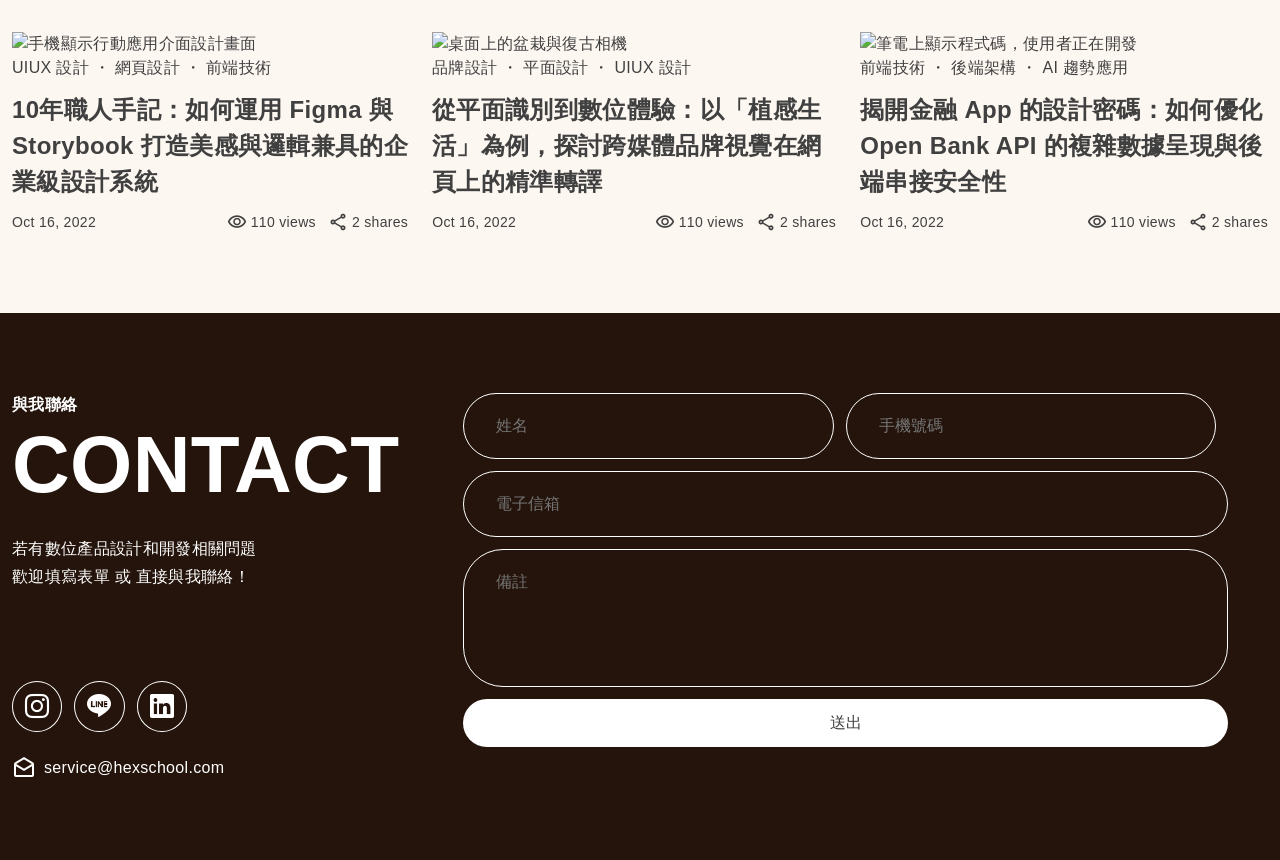
==== commit 5fee4b06: "Add BLOGS section & blogs.html & blogs.css" ====
--- a/index.html
+++ b/index.html
@@ -3,7 +3,7 @@
   <head>
     <meta charset="UTF-8" />
     <meta name="viewport" content="width=device-width, initial-scale=1.0" />
-    <title>Document</title>
+    <title>Nelson's Portfolio</title>
     <link
       rel="stylesheet"
       href="https://fonts.googleapis.com/css2?family=Material+Symbols+Outlined:opsz,wght,FILL,GRAD@20..48,100..700,0..1,-50..200"
@@ -347,6 +347,149 @@
         >
           探索更多
         </button>
+      </div>
+    </section>
+
+    <!-- BLOGS -->
+    <section class="blogs bg-primary-50 py-80 py-md-40">
+      <div class="container">
+        <!-- 標題 -->
+        <div class="text-neutral-700 mb-40 mb-md-24 d-flex align-items-start">
+          <h2>
+            <span class="d-block heading-xxxs heading-mobile-xxxxs"
+              >部落格</span
+            >
+            <span class="d-block heading-xxxl heading-mobile-xl">BLOGS</span>
+          </h2>
+          <button
+            type="button"
+            class="btn-reset btn-outline lable-md rounded-full px-24 py-12 ml-auto"
+            onclick="myFunction()"
+          >
+            探索更多
+          </button>
+        </div>
+        <!--     部落個文章清單 -->
+        <ul
+          class="d-flex gap-24 text-neutral-700 overflow-x-auto hide-scrollbar"
+        >
+          <li class="col-4 blog-card">
+            <div>
+              <img
+                src="https://github.com/hexschool/2022-web-layout-training/blob/main/2026-web-camp/blog_2.png?raw=true"
+                alt="手機顯示行動應用介面設計畫面"
+              />
+            </div>
+            <div>
+              <p class="paragraph-md mb-12 mb-md-8 paragraph-mobile-sm">
+                <span>UIUX 設計</span>
+                <span>・</span>
+                <span>網頁設計</span>
+                <span>・</span>
+                <span>前端技術</span>
+              </p>
+              <h3 class="heading-sm mb-12 mb-md-8 heading-mobile-xs">
+                10年職人手記：如何運用 Figma 與 Storybook
+                打造美感與邏輯兼具的企業級設計系統
+              </h3>
+              <div class="paragraph-sm d-flex paragraph-mobile-xs">
+                <time datetime="2022-10-16">
+                  <span class="d-mb-block">Oct 16,</span>
+                  <span class="d-mb-block">2022</span>
+                </time>
+                <div class="d-flex ml-auto gap-12">
+                  <div class="d-flex align-items-center">
+                    <span class="material-symbols-outlined mr-4"
+                      >visibility</span
+                    >
+                    <span>110 views</span>
+                  </div>
+                  <div class="d-flex align-items-center">
+                    <span class="material-symbols-outlined mr-4">share</span>
+                    <span>2 shares</span>
+                  </div>
+                </div>
+              </div>
+            </div>
+          </li>
+          <li class="col-4 blog-card">
+            <div>
+              <img
+                src="https://github.com/hexschool/2022-web-layout-training/blob/main/2026-web-camp/blog_3.png?raw=true"
+                alt="桌面上的盆栽與復古相機"
+              />
+            </div>
+            <div>
+              <p class="paragraph-md mb-12 mb-md-8 paragraph-mobile-sm">
+                <span>品牌設計</span>
+                <span>・</span>
+                <span>平面設計</span>
+                <span>・</span>
+                <span>UIUX 設計</span>
+              </p>
+              <h3 class="heading-sm mb-12 mb-md-8 heading-mobile-xs">
+                從平面識別到數位體驗：以「植感生活」為例，探討跨媒體品牌視覺在網頁上的精準轉譯
+              </h3>
+              <div class="paragraph-sm d-flex paragraph-mobile-xs">
+                <time datetime="2022-10-16">
+                  <span class="d-mb-block">Oct 16,</span>
+                  <span class="d-mb-block">2022</span>
+                </time>
+                <div class="d-flex ml-auto gap-12">
+                  <div class="d-flex align-items-center">
+                    <span class="material-symbols-outlined mr-4"
+                      >visibility</span
+                    >
+                    <span>110 views</span>
+                  </div>
+                  <div class="d-flex align-items-center">
+                    <span class="material-symbols-outlined mr-4">share</span>
+                    <span>2 shares</span>
+                  </div>
+                </div>
+              </div>
+            </div>
+          </li>
+          <li class="col-4 blog-card">
+            <div>
+              <img
+                src="https://github.com/hexschool/2022-web-layout-training/blob/main/2026-web-camp/blog_5.png?raw=true"
+                alt="筆電上顯示程式碼，使用者正在開發"
+              />
+            </div>
+            <div>
+              <p class="paragraph-md mb-12 mb-md-8 paragraph-mobile-sm">
+                <span>前端技術</span>
+                <span>・</span>
+                <span>後端架構</span>
+                <span>・</span>
+                <span>AI 趨勢應用</span>
+              </p>
+              <h3 class="heading-sm mb-12 mb-md-8 heading-mobile-xs">
+                揭開金融 App 的設計密碼：如何優化 Open Bank API
+                的複雜數據呈現與後端串接安全性
+              </h3>
+              <div class="paragraph-sm d-flex paragraph-mobile-xs">
+                <time datetime="2022-10-16">
+                  <span class="d-mb-block">Oct 16,</span>
+                  <span class="d-mb-block">2022</span>
+                </time>
+                <div class="d-flex ml-auto gap-12">
+                  <div class="d-flex align-items-center">
+                    <span class="material-symbols-outlined mr-4"
+                      >visibility</span
+                    >
+                    <span>110 views</span>
+                  </div>
+                  <div class="d-flex align-items-center">
+                    <span class="material-symbols-outlined mr-4">share</span>
+                    <span>2 shares</span>
+                  </div>
+                </div>
+              </div>
+            </div>
+          </li>
+        </ul>
       </div>
     </section>
 
--- a/static/index.css
+++ b/static/index.css
@@ -159,3 +159,10 @@
     max-width: none;
   }
 }
+
+/* Blogs */
+@media (max-width: 375px) {
+  .blog-card {
+    min-width: 260px;
+  }
+}
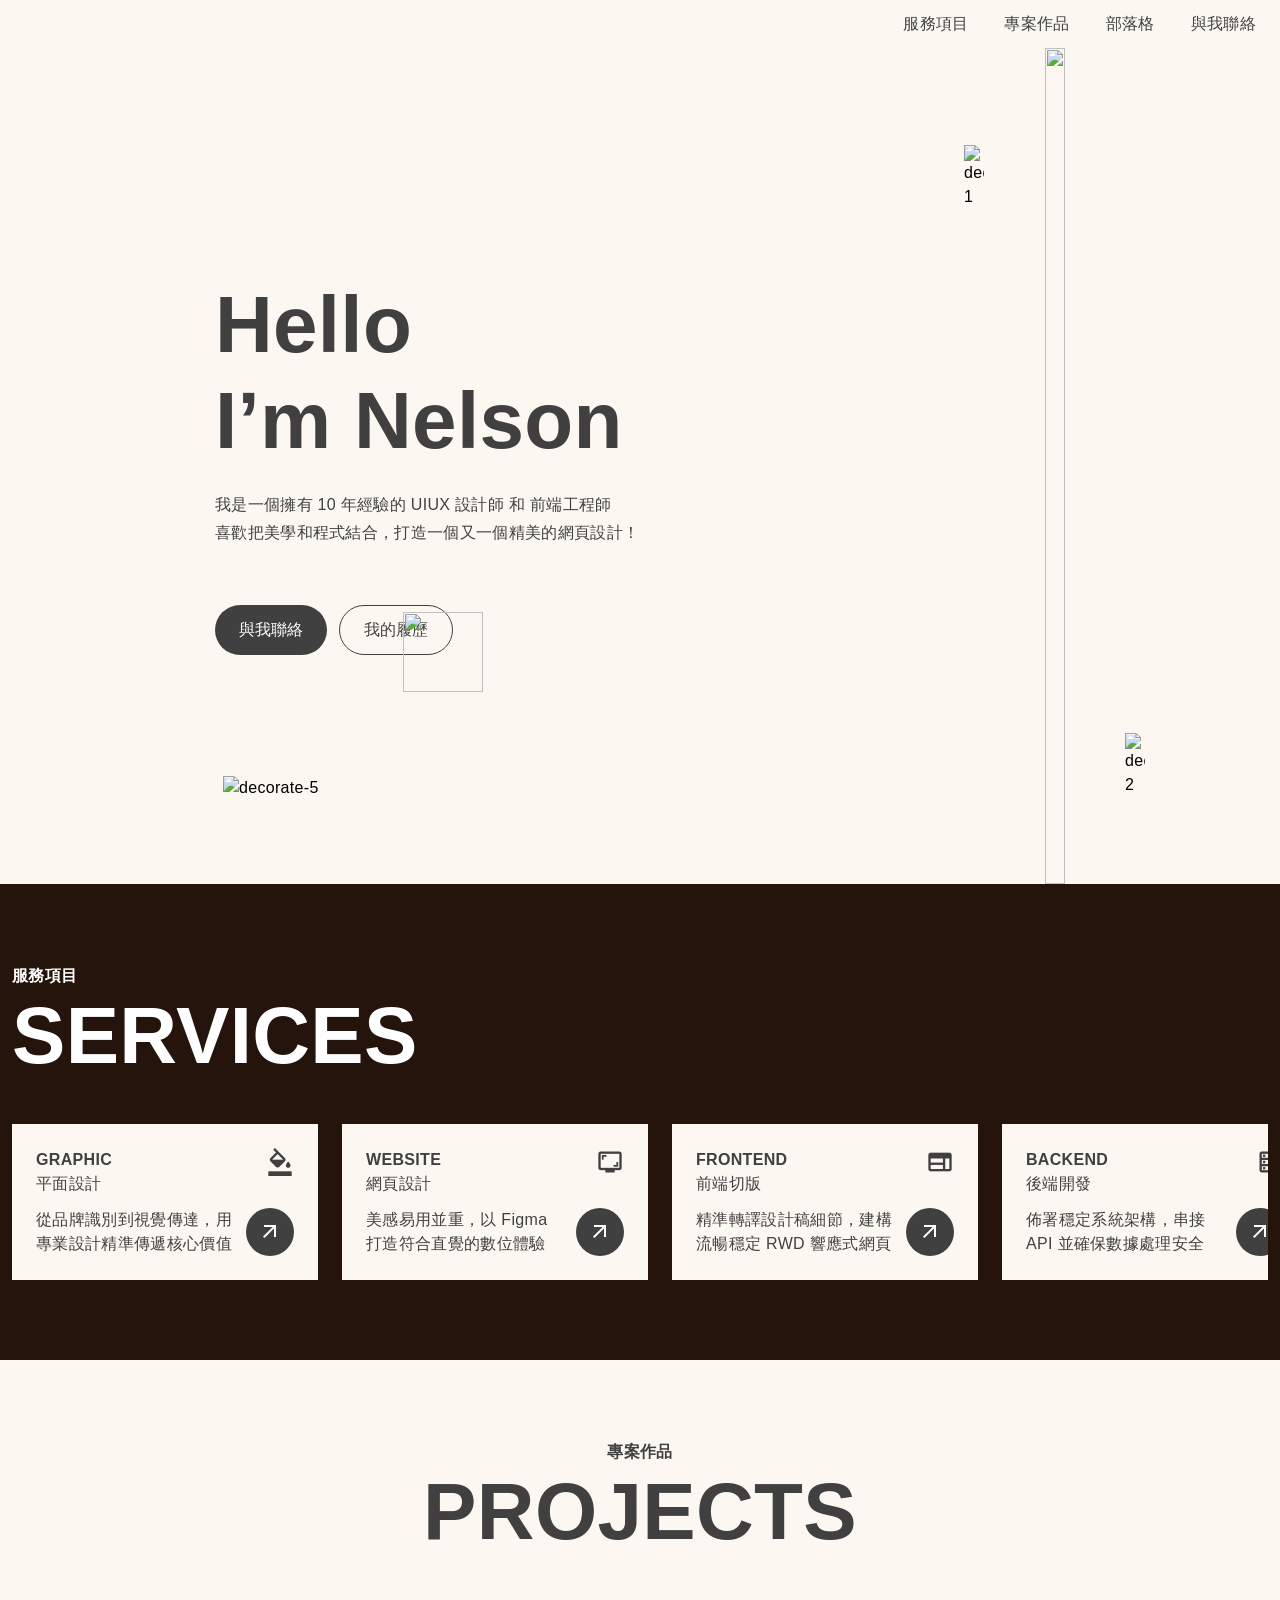
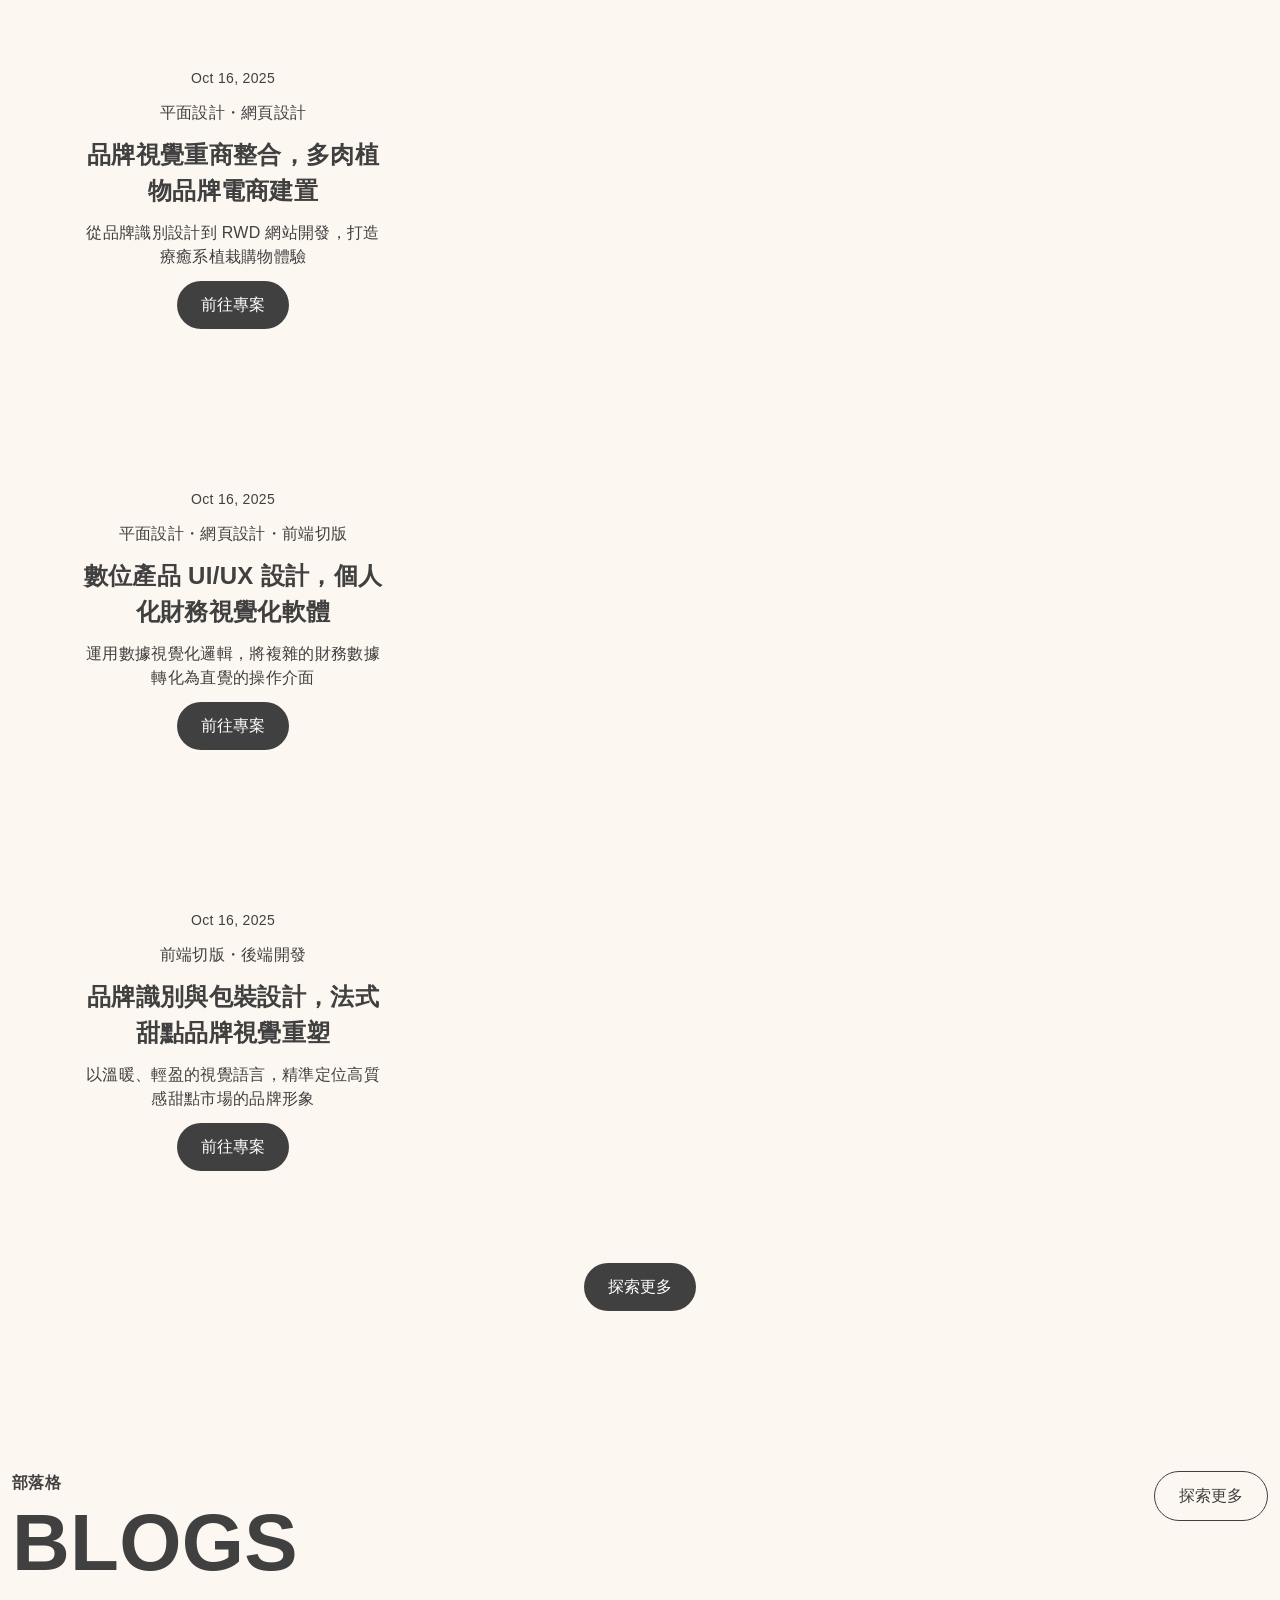
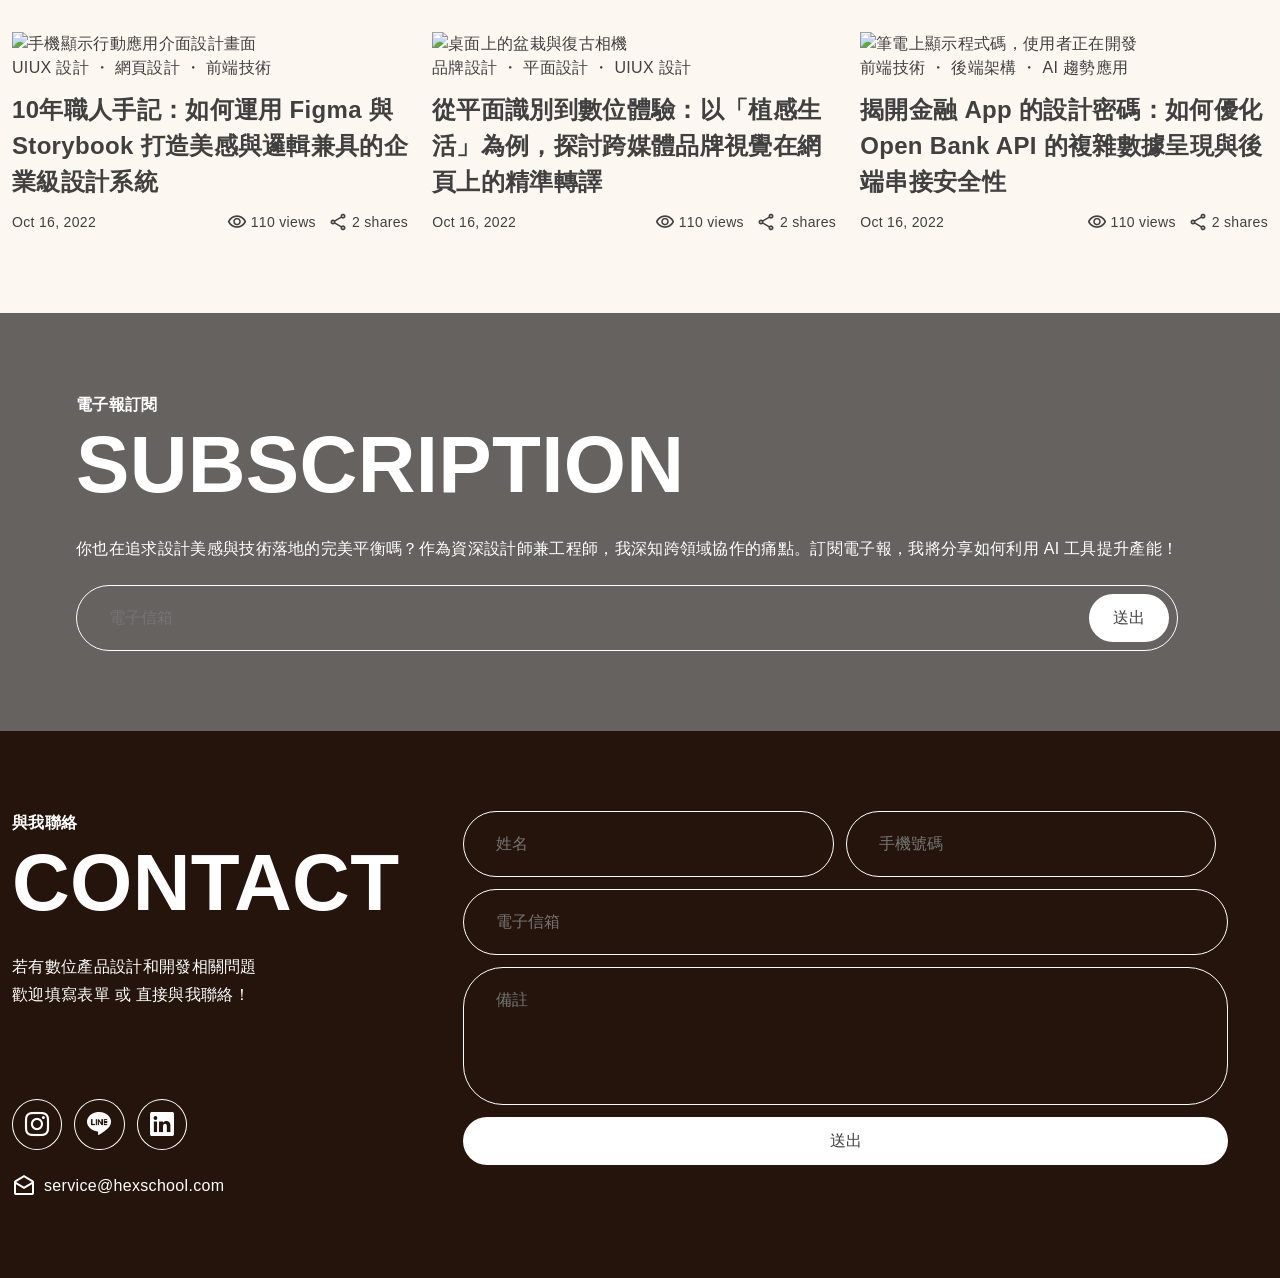
==== commit 5850db4b: "Add Subscription section" ====
--- a/index.html
+++ b/index.html
@@ -493,6 +493,54 @@
       </div>
     </section>
 
+    <!-- Subscription -->
+    <section class="subscriptions bg-primary-50">
+      <div class="container relative">
+        <div class="d-flex gap-24 flex-mb-col gap-mb-0 mx-mb--12">
+          <div class="col-5 col-mb-12">
+            <img
+              src="https://github.com/hexschool/2022-web-layout-training/blob/main/2026-web-camp/subscription.png?raw=true"
+              alt=""
+            />
+          </div>
+          <div class="col-7 col-mb-12">
+            <div
+              class="text-neutral-0 px-40 py-mb-40 px-mb-12 h-full d-flex flex-col justify-content-center py-80 py-mb-40"
+            >
+              <!-- 標題 -->
+              <h2 class="mb-24 mb-mb-12">
+                <span class="d-block heading-xxxs heading-mb-xxxxs"
+                  >電子報訂閱</span
+                >
+                <span class="d-block heading-xxxl heading-mb-xl"
+                  >SUBSCRIPTION</span
+                >
+              </h2>
+              <!-- 內文 -->
+              <p class="paragraph-md mb-24 paragraph-mb-sm">
+                你也在追求設計美感與技術落地的完美平衡嗎？作為資深設計師兼工程師，我深知跨領域協作的痛點。訂閱電子報，我將分享如何利用
+                AI 工具提升產能！
+              </p>
+              <!-- 輸入框 -->
+              <div class="d-flex rounded-40 btn-outline p-8">
+                <input
+                  class="paragraph-md py-12 pl-24 text-neutral-0 bg-transparent border-0 focus-outline-0 flex-1 paragraph-mb-sm"
+                  type="text"
+                  placeholder="電子信箱"
+                />
+                <button
+                  type="button"
+                  class="label-md btn-reset py-12 px-24 bg-neutral-0 rounded-full text-neutral-700 label-mb-sm"
+                >
+                  送出
+                </button>
+              </div>
+            </div>
+          </div>
+        </div>
+      </div>
+    </section>
+
     <!-- footer -->
     <footer class="bg-primary-900 py-80 px-mb-12 py-mb-40">
       <div class="container">
--- a/static/index.css
+++ b/static/index.css
@@ -166,3 +166,31 @@
     min-width: 260px;
   }
 }
+
+/* Subscription */
+.subscriptions {
+  position: relative;
+  background-image: url(https://github.com/hexschool/2022-web-layout-training/blob/main/2026-web-camp/subscription_bg.png?raw=true);
+  background-repeat: no-repeat;
+  background-position: center;
+  background-size: cover;
+
+  &::before {
+    content: "";
+    display: block;
+    width: 100%;
+    height: 100%;
+    background-color: var(--color-dark-60a);
+    position: absolute;
+    top: 0;
+    left: 0;
+  }
+}
+
+@media (max-width: 992px) {
+  .subscriptions .col-5 img {
+    display: block;
+    width: 100%;
+    height: auto;
+  }
+}
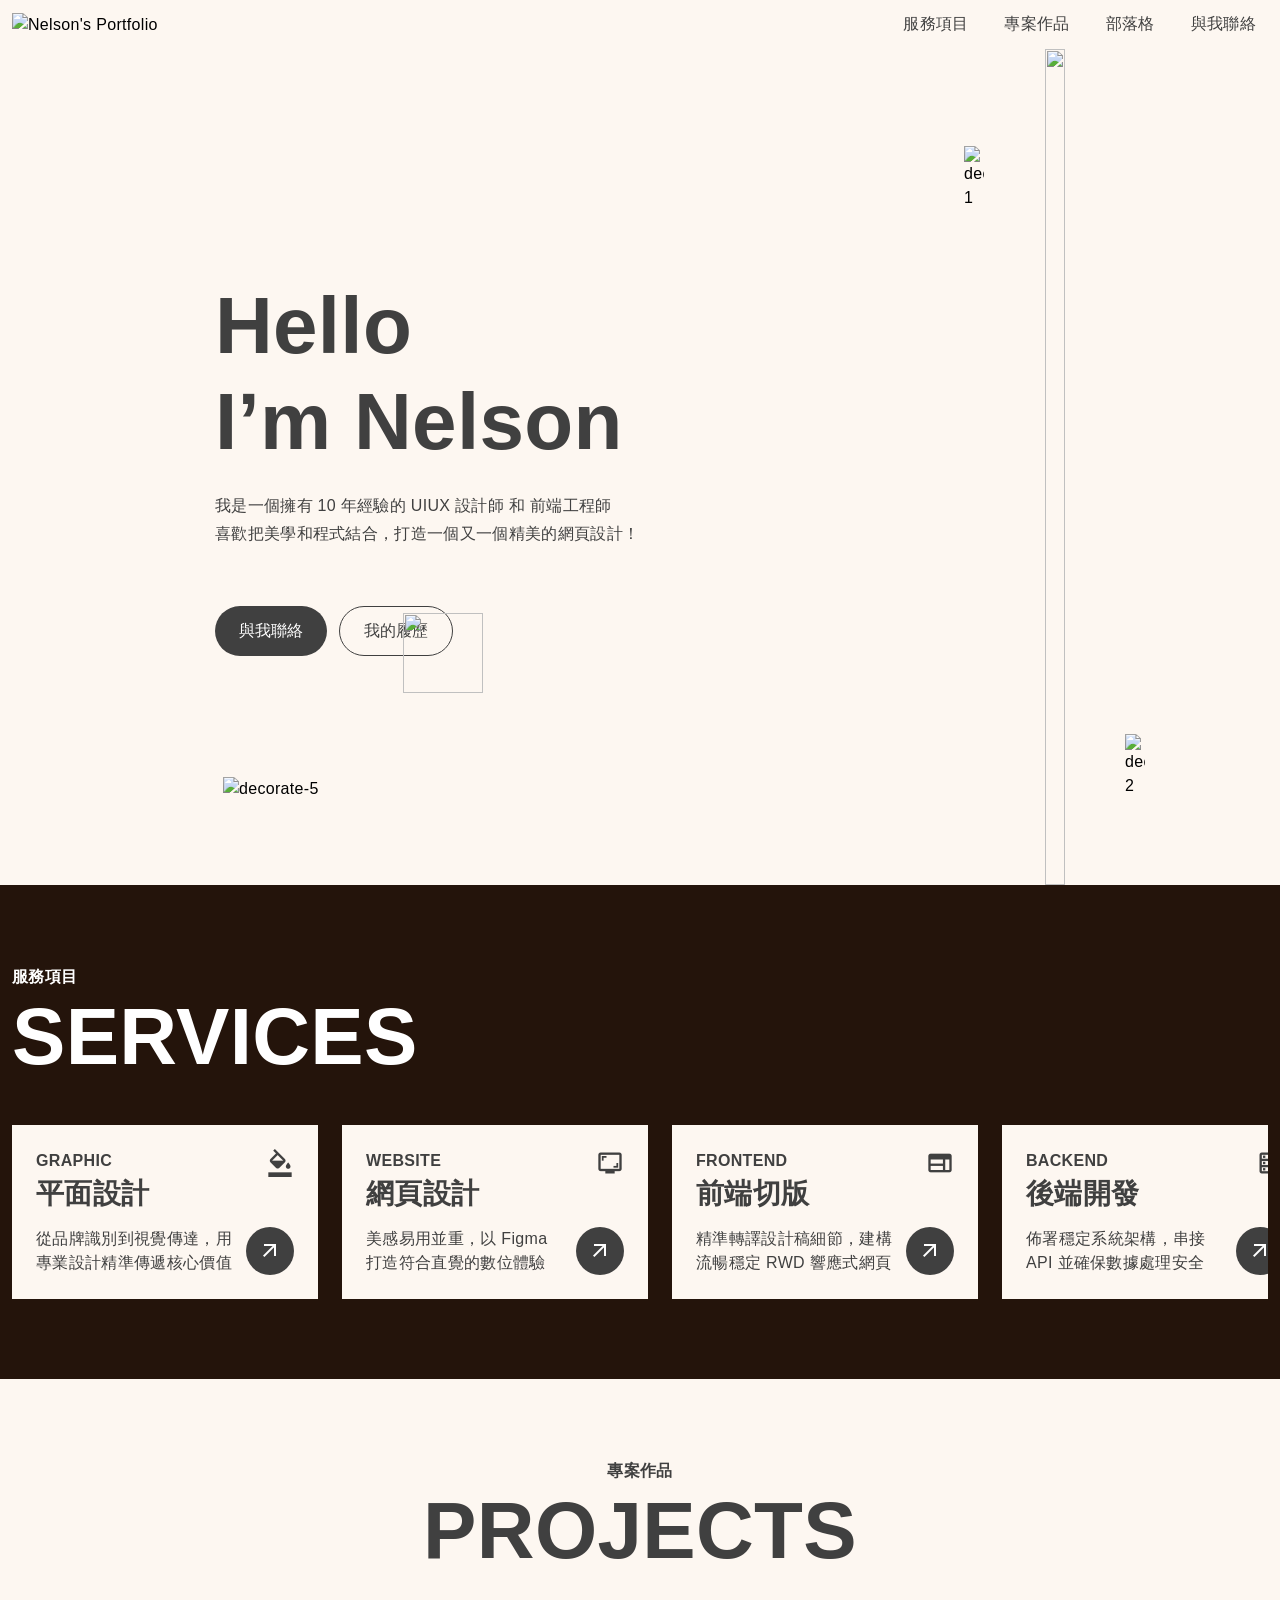
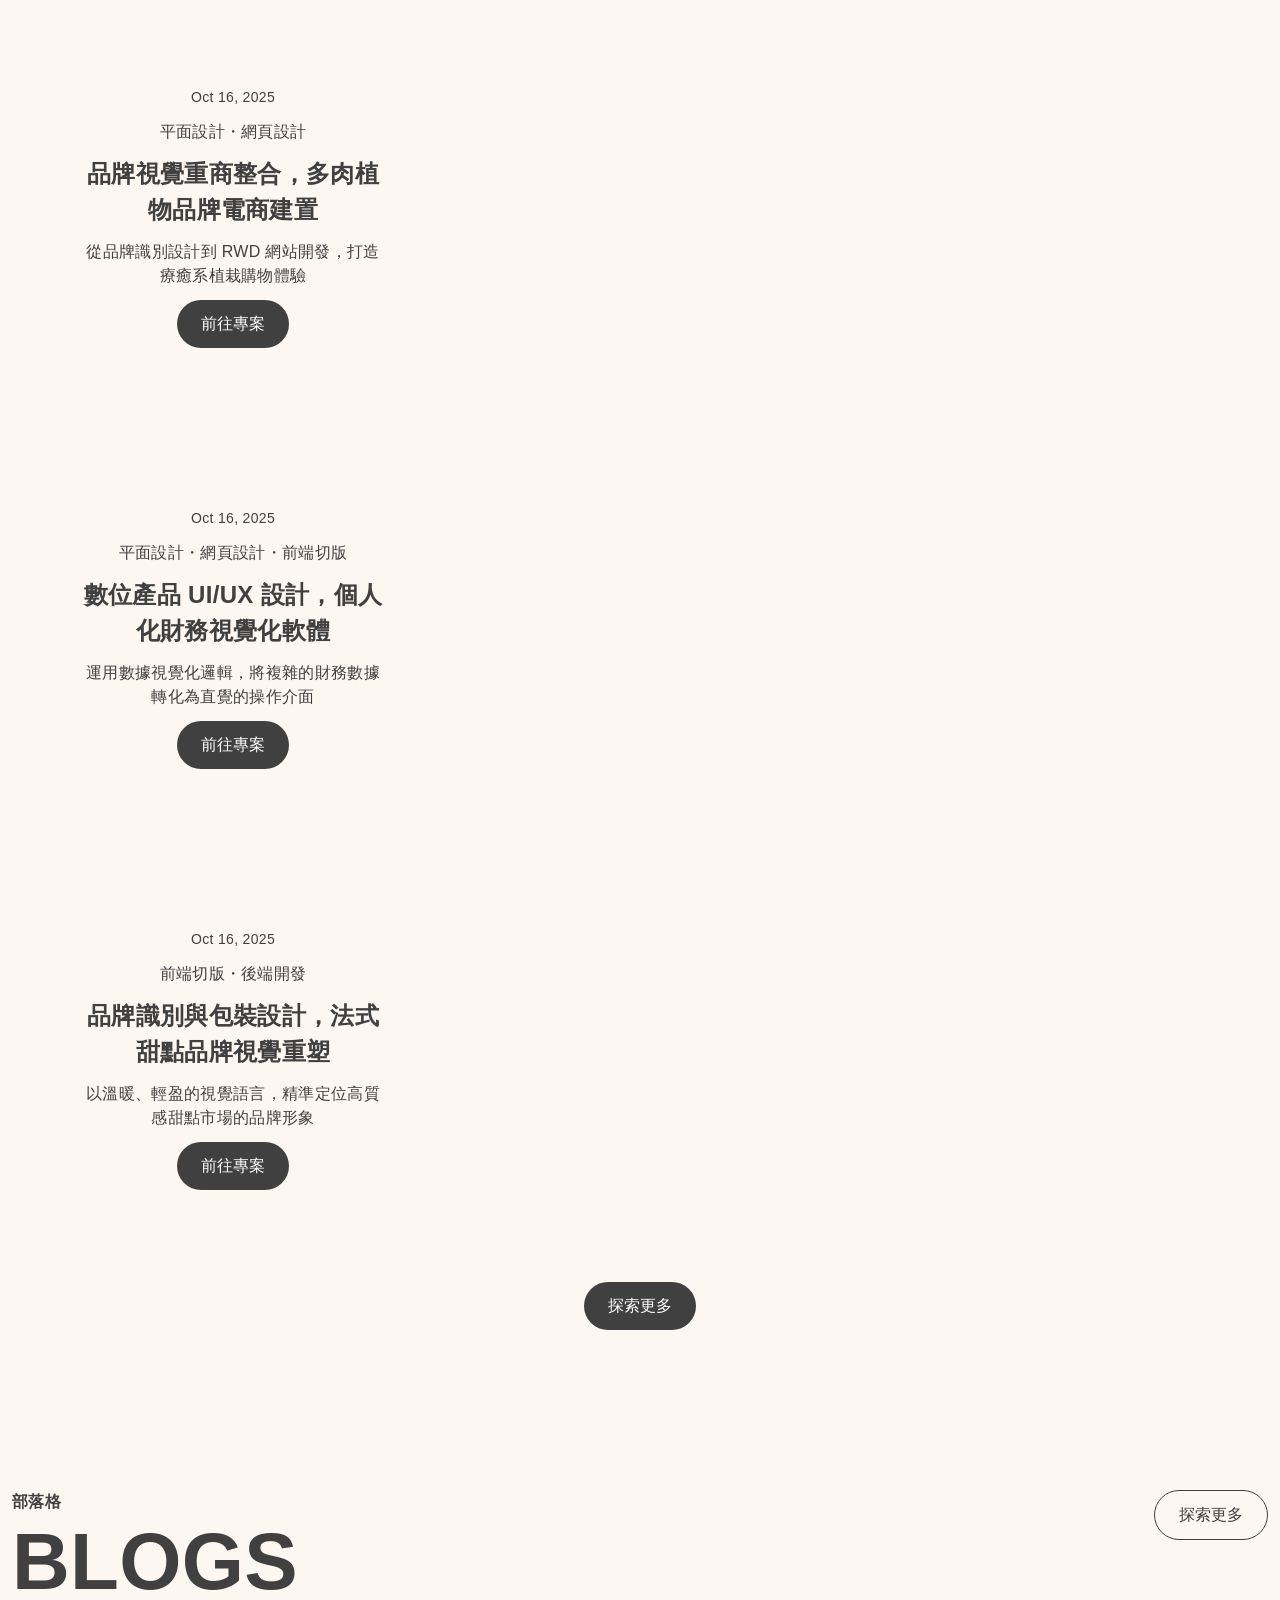
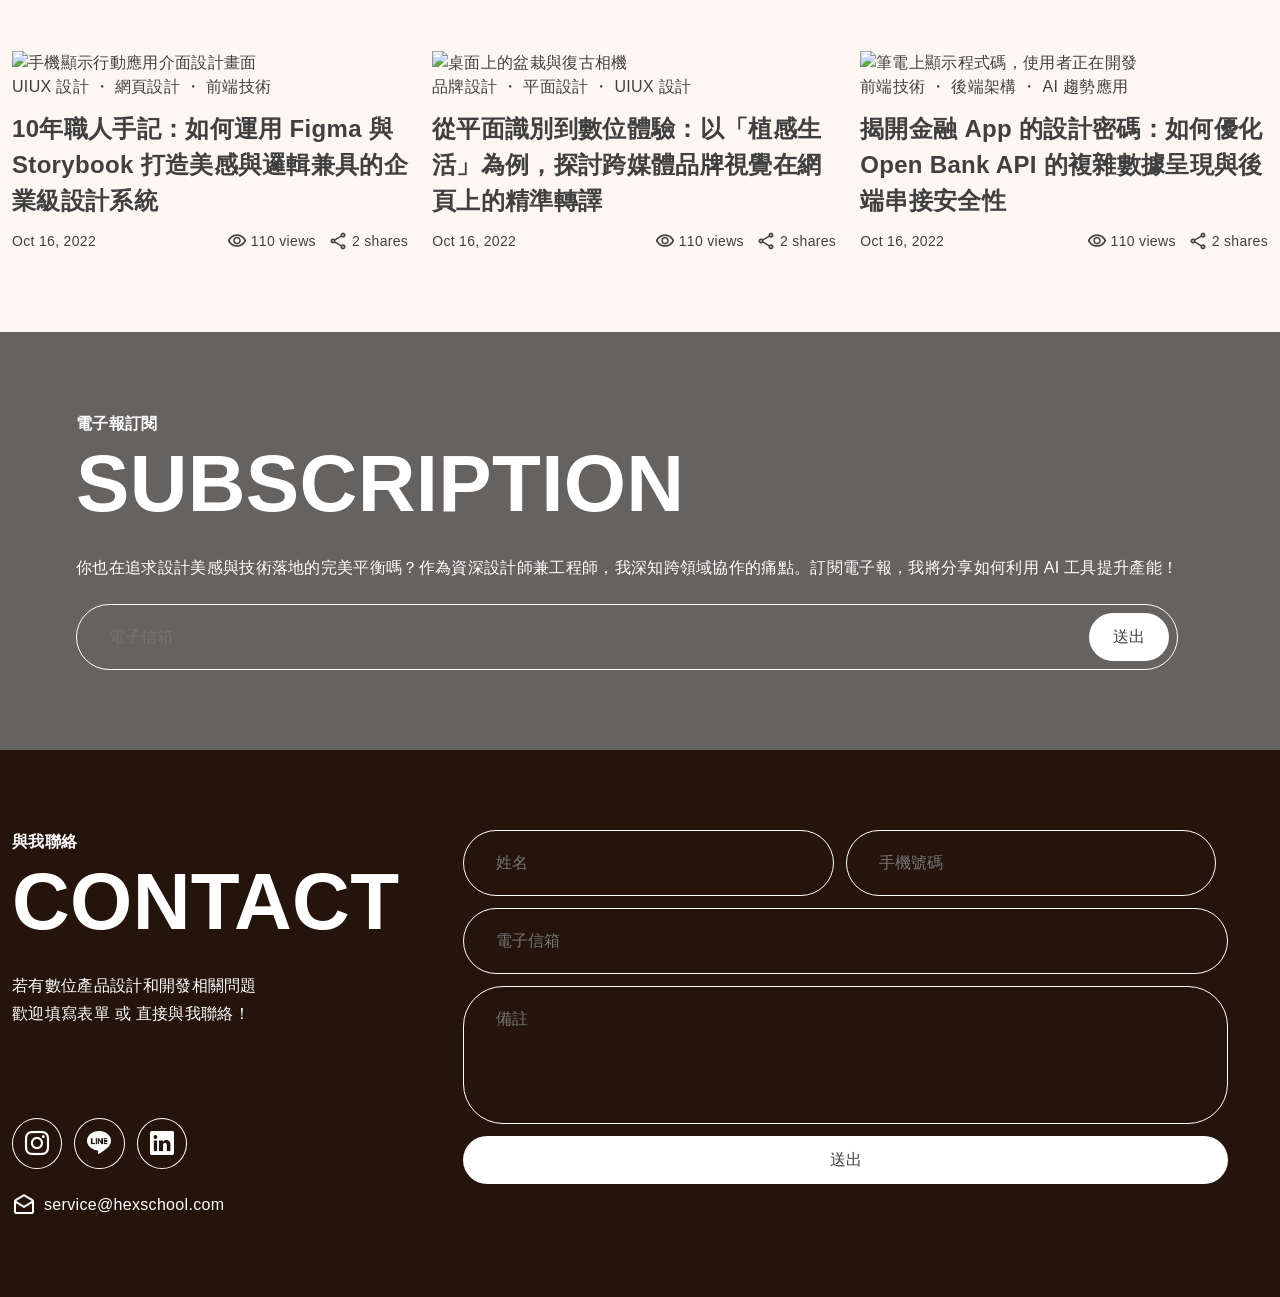
==== commit c4df4143: "blogs.html RWD" ====
--- a/index.html
+++ b/index.html
@@ -12,6 +12,10 @@
       rel="stylesheet"
       href="https://cdn.jsdelivr.net/npm/bootstrap-icons@1.13.1/font/bootstrap-icons.min.css"
     />
+    <link
+      rel="stylesheet"
+      href="https://cdnjs.cloudflare.com/ajax/libs/animate.css/4.1.1/animate.min.css"
+    />
     <link rel="stylesheet" href="./static/reset.css" />
     <link rel="stylesheet" href="./static/base.css" />
     <link rel="stylesheet" href="./static/index.css" />
@@ -31,13 +35,13 @@
                 <picture>
                   <source
                     srcset="
-                      https://raw.githubusercontent.com/hexschool/2022-web-layout-training/456698ad0b642710162489555e98fd3b15eb49ff/2026-web-camp/device-mb.svg
+                      https://raw.githubusercontent.com/hexschool/2022-web-layout-training/main/2026-web-camp/device-mobile.svg
                     "
                     media="(max-width: 992px)"
                   />
                   <img
-                    src="https://raw.githubusercontent.com/hexschool/2022-web-layout-training/456698ad0b642710162489555e98fd3b15eb49ff/2026-web-camp/device-pc.svg"
-                    alt=""
+                    src="https://raw.githubusercontent.com/hexschool/2022-web-layout-training/main/2026-web-camp/device-pc.svg"
+                    alt="Nelson's Portfolio"
                   />
                 </picture>
               </a>
@@ -53,7 +57,7 @@
               >
                 <li><a class="nav-link" href="#">服務項目</a></li>
                 <li><a class="nav-link" href="#">專案作品</a></li>
-                <li><a class="nav-link" href="#">部落格</a></li>
+                <li><a class="nav-link" href="./blogs.html">部落格</a></li>
                 <li><a class="nav-link" href="#">與我聯絡</a></li>
               </ul>
             </div>
--- a/static/base.css
+++ b/static/base.css
@@ -64,6 +64,10 @@
   letter-spacing: 0.02em;
 }
 
+.animate__fadeInUp {
+  --animate-duration: 2s;
+}
+
 /* Display - font-weight: 700 */
 .display-1 {
   font-size: 300px;
@@ -99,7 +103,7 @@
   font-size: 32px;
   font-weight: 700;
 }
-.heading-mb {
+.heading-md {
   font-size: 28px;
   font-weight: 700;
 }
@@ -199,6 +203,9 @@
   background-color: var(--color-neutral-700);
 }
 
+.text-primary-50 {
+  color: var(--color-primary-50);
+}
 .text-neutral-0 {
   color: var(--color-neutral-0);
 }
@@ -370,6 +377,10 @@
 .py-80 {
   padding-top: 80px;
   padding-bottom: 80px;
+}
+.py-109 {
+  padding-top: 109px;
+  padding-bottom: 109px;
 }
 
 .pb-4 {
@@ -472,7 +483,7 @@
   );
 }
 .col-10 {
-  --span: 7;
+  --span: 10;
   --gap--count: calc(var(--span)-1);
   width: calc(
     (100% - var(--gutter--breath)) / var(--column) * var(--span) +
@@ -480,7 +491,7 @@
   );
 }
 .col-12 {
-  --span: 7;
+  --span: 12;
   --gap--count: calc(var(--span)-1);
   width: calc(
     (100% - var(--gutter--breath)) / var(--column) * var(--span) +
@@ -500,6 +511,12 @@
     flex-direction: column;
   }
 
+  .display-mb-2 {
+    font-size: 160px;
+    font-weight: 700;
+    line-height: 1.2;
+  }
+
   .heading-mb-xl {
     font-size: 40px;
     font-weight: 700;
@@ -518,7 +535,7 @@
     font-size: 20px;
     font-weight: 700;
   }
-  .heading-mobile-xxxxs {
+  .heading-mb-xxxxs {
     font-size: 14px;
     font-weight: 700;
   }
@@ -562,6 +579,10 @@
     padding: 24px;
   }
 
+  .py-mb-8 {
+    padding-top: 8px;
+    padding-bottom: 8px;
+  }
   .py-mb-16 {
     padding-top: 16px;
     padding-bottom: 16px;
@@ -570,6 +591,10 @@
     padding-top: 40px;
     padding-bottom: 40px;
   }
+  .py-mb-140 {
+    padding-top: 140px;
+    padding-bottom: 140px;
+  }
 
   .pb-mb-16 {
     padding-bottom: 16px;
@@ -598,6 +623,9 @@
   .mb-mb-0 {
     margin-bottom: 0px;
   }
+  .mb-mb-4 {
+    margin-bottom: 4px;
+  }
   .mb-mb-8 {
     margin-bottom: 8px;
   }
@@ -609,6 +637,9 @@
   }
   .mb-mb-32 {
     margin-bottom: 32px;
+  }
+  .mb-mb-40 {
+    margin-bottom: 40px;
   }
 
   .mx-mb--12 {
@@ -624,7 +655,10 @@
   }
 
   .gap-mb-0 {
-    gap: 0;
+    gap: 0px;
+  }
+  .gap-mb-8 {
+    gap: 8px;
   }
   .gap-mb-12 {
     gap: 12px;
@@ -698,7 +732,7 @@
     max-height: 0px; /* 將高度收合為 0，避免元素佔據垂直空間 */
     overflow: hidden; /* 隱藏超出 max-height 範圍的內容 */
     position: absolute;
-    top: 60px;
+    top: 50px;
     left: 0px;
     text-align: center;
     transition:
--- a/static/index.css
+++ b/static/index.css
@@ -187,7 +187,7 @@
   }
 }
 
-@media (max-width: 992px) {
+@media (max-width: 375px) {
   .subscriptions .col-5 img {
     display: block;
     width: 100%;
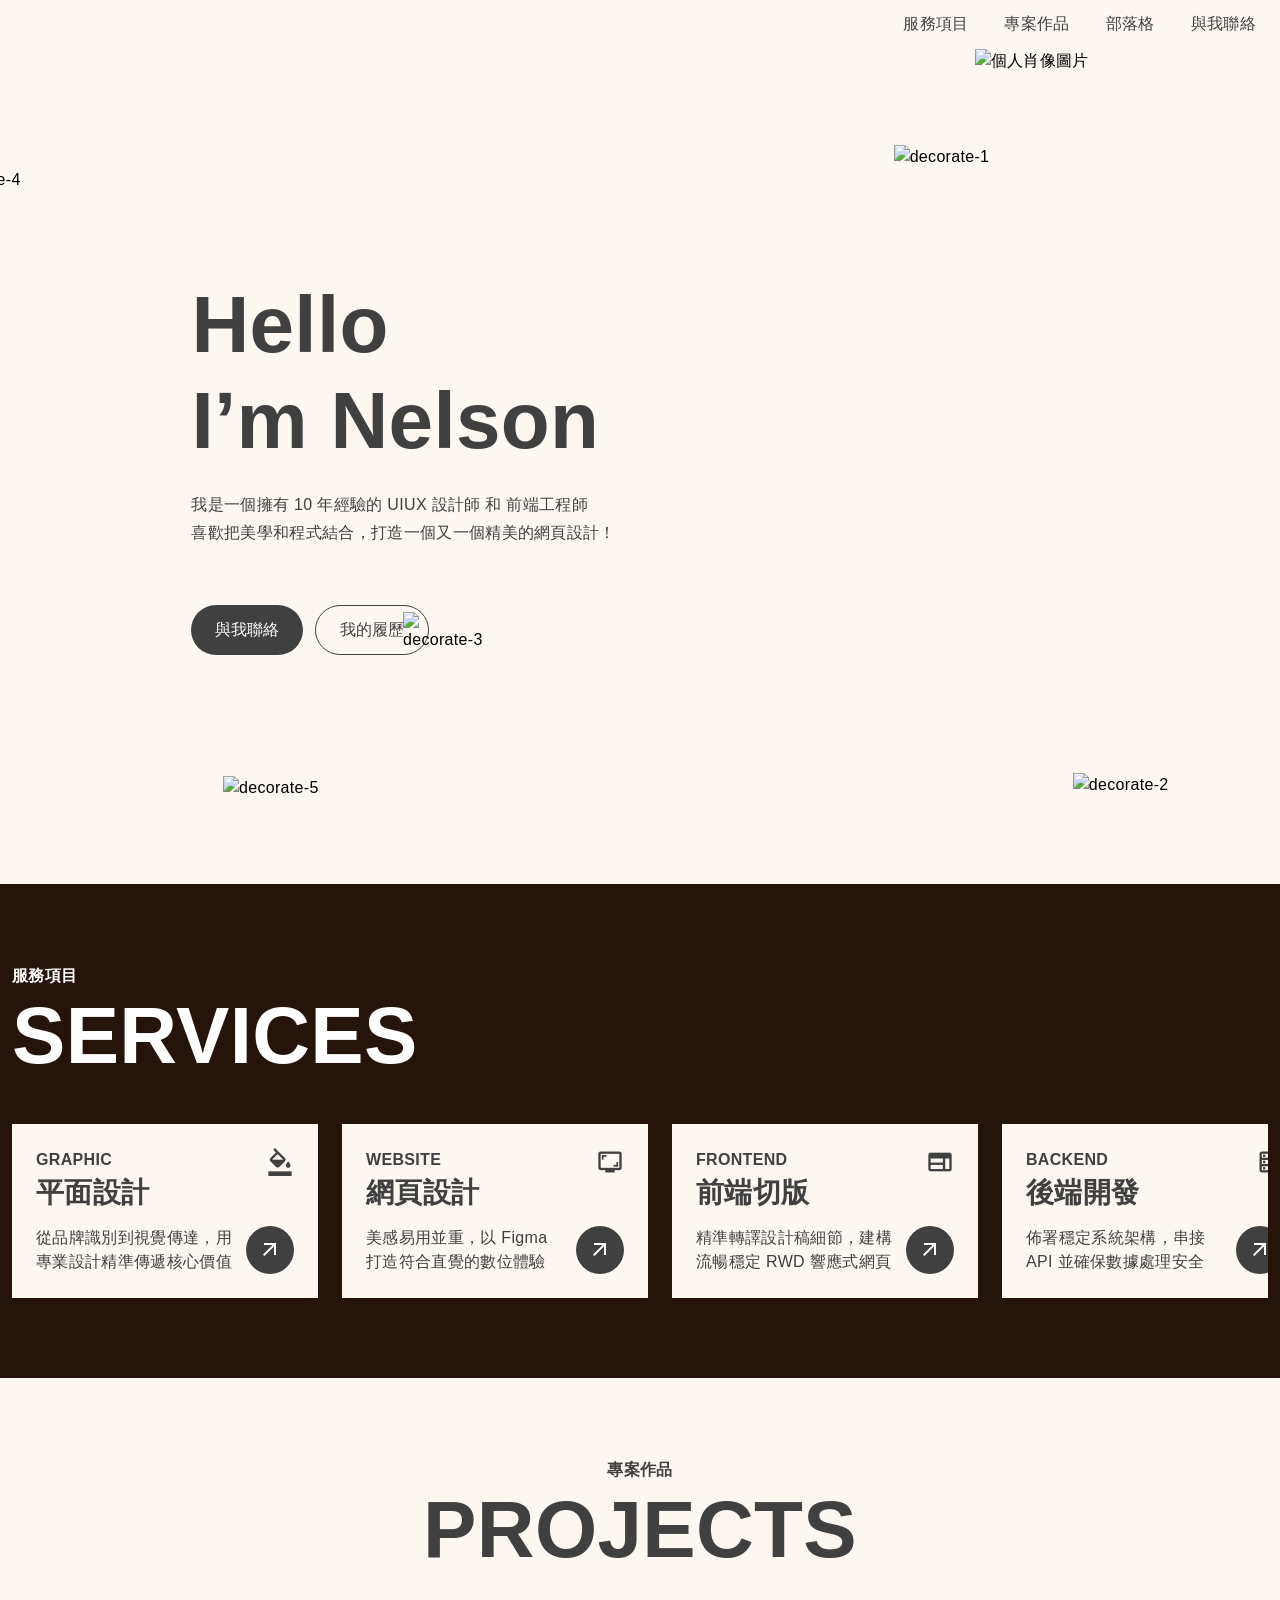
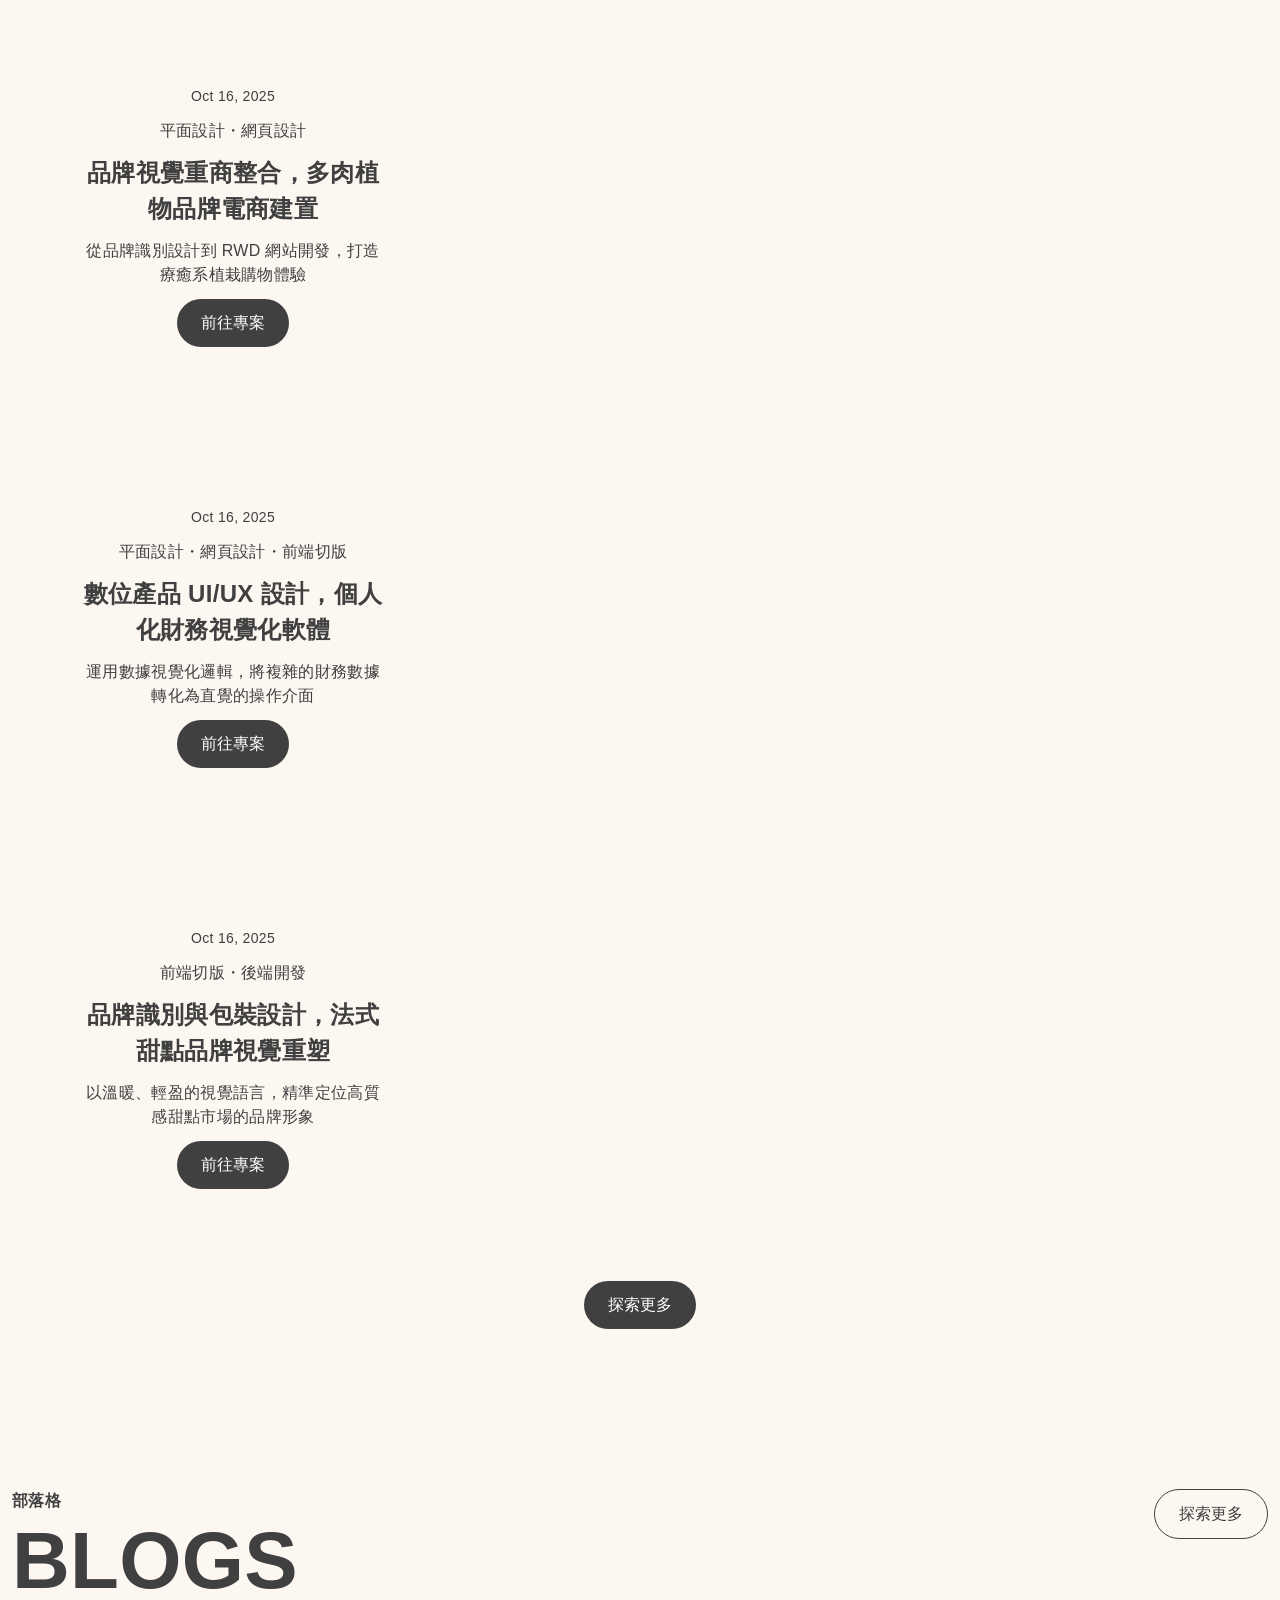
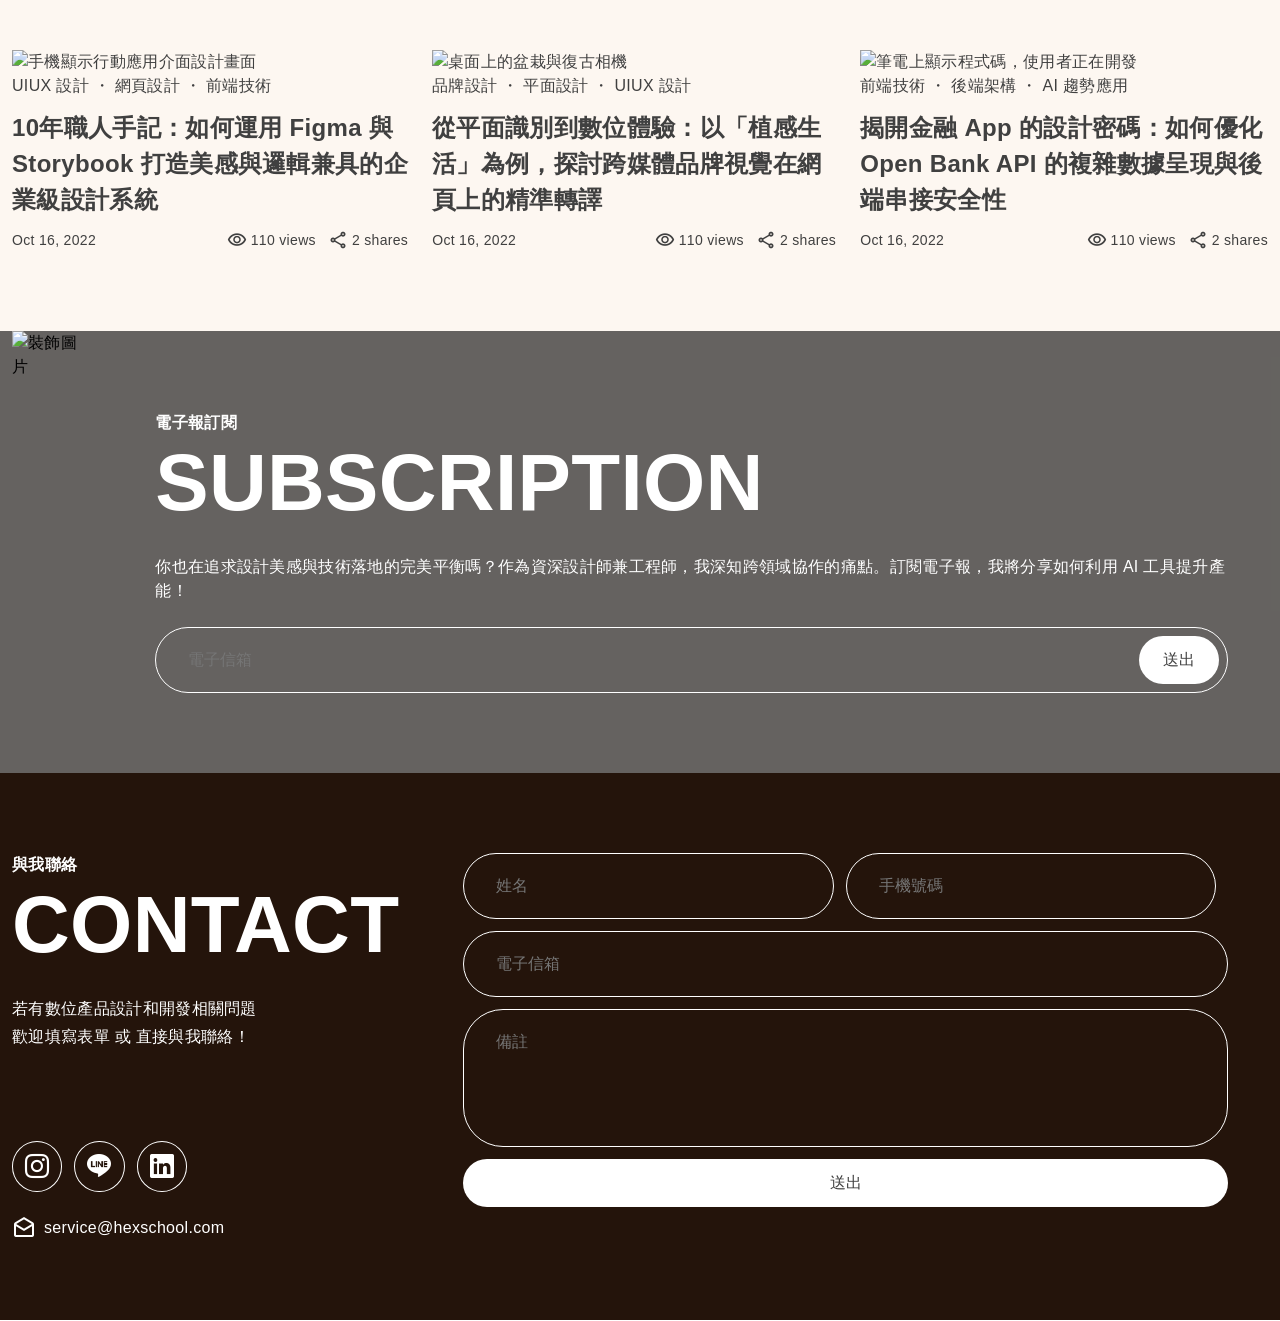
==== commit 3add8328: "add animation" ====
--- a/index.html
+++ b/index.html
@@ -47,8 +47,10 @@
               </a>
 
               <!-- 行動版選單按鈕（漢堡按鈕） -->
-              <button class="btn-menu ml-auto" type="button">
-                <span class="material-symbols-outlined">dehaze</span>
+              <button class="btn-menu ml-auto" type="button" aria-label="選單">
+                <span class="hamburger-line"></span>
+                <span class="hamburger-line"></span>
+                <span class="hamburger-line"></span>
               </button>
 
               <!-- 主導覽選單 -->
@@ -86,11 +88,18 @@
             </p>
 
             <!-- 按鈕群組 -->
-            <div class="label-md label-mb-sm d-flex gap-24 gap-mb-12">
-              <button class="btn bg-neutral-700 text-neutral-0" type="button">
+            <div
+              class="label-md label-mb-sm d-flex gap-24 gap-mb-12 animate__animated animate__fadeIn"
+            >
+              <button
+                class="btn bg-neutral-700 text-neutral-0 ripple-btn"
+                type="button"
+              >
                 與我聯絡
               </button>
-              <button class="btn resume" type="button">我的履歷</button>
+              <button class="btn resume ripple-btn" type="button">
+                我的履歷
+              </button>
             </div>
           </div>
 
@@ -98,7 +107,7 @@
             <img
               class="main-pic object-fit-cover mb-mb-24"
               src="https://github.com/hexschool/2022-web-layout-training/blob/main/2026-web-camp/index_person.png?raw=true"
-              alt=""
+              alt="個人肖像圖片"
             />
 
             <!-- 裝飾圖片 -->
@@ -118,7 +127,7 @@
           <img
             class="decorate-3 w-80 h-80 flower-left-bottom"
             src="https://github.com/hexschool/2022-web-layout-training/blob/main/2026-web-camp/index_decora_3.png?raw=true"
-            alt=""
+            alt="decorate-3"
           />
           <!-- 左下方小花旁的線條 -->
           <img
@@ -131,21 +140,21 @@
           <img
             class="decorate-4"
             src="https://github.com/hexschool/2022-web-layout-training/blob/main/2026-web-camp/index_decora_4.png?raw=true"
-            alt=""
+            alt="decorate-4"
           />
 
           <!-- 左上方小花 -->
           <img
             class="decorate-3 flower-left-top"
             src="https://github.com/hexschool/2022-web-layout-training/blob/main/2026-web-camp/index_decora_3.png?raw=true"
-            alt=""
+            alt="decorate-3"
           />
 
           <!-- 右上方小花 -->
           <img
             class="decorate-3 flower-right-center"
             src="https://github.com/hexschool/2022-web-layout-training/blob/main/2026-web-camp/index_decora_3.png?raw=true"
-            alt=""
+            alt="decorate-3"
           />
         </div>
       </div>
@@ -164,7 +173,7 @@
 
         <!-- 服務列表 -->
         <ul
-          class="card-list hide-scrollbar text-neutral-700 d-flex gap-24 overflow-x-auto"
+          class="card-list hide-scrollbar text-neutral-700 d-flex gap-24 overflow-x-auto animate__animated animate__fadeIn"
         >
           <li class="col-3 card bg-primary-50 p-24 p-mb-12">
             <div class="d-flex mb-12 mb-mb-8">
@@ -268,7 +277,9 @@
           <li
             class="project-card bg-cover-center bg-primary-50 text-neutral-700 text-center py-28 pl-28 px-mb-16 pb-mb-16 mb-24"
           >
-            <div class="project-content bg-primary-50 p-40 p-mb-24">
+            <div
+              class="project-content bg-primary-50 p-40 p-mb-24 animate__animated animate__fadeIn"
+            >
               <time
                 class="paragraph-sm paragraph-mb-xs mb-12 d-block"
                 datetime="2025-10-16"
@@ -284,7 +295,7 @@
                 從品牌識別設計到 RWD 網站開發，打造療癒系植栽購物體驗
               </p>
               <button
-                class="btn-reset rounded-full text-neutral-0 lable-md lable-mb-sm px-24 py-12 bg-neutral-700"
+                class="btn-reset rounded-full text-neutral-0 lable-md lable-mb-sm px-24 py-12 bg-neutral-700 ripple-btn"
                 type="button"
               >
                 前往專案
@@ -292,7 +303,7 @@
             </div>
           </li>
           <li
-            class="project-card bg-cover-center bg-primary-50 text-neutral-700 text-center py-28 pl-28 px-mb-16 pb-mb-16 mb-24"
+            class="project-card bg-cover-center bg-primary-50 text-neutral-700 text-center py-28 pl-28 px-mb-16 pb-mb-16 mb-24 animate__animated animate__fadeIn"
           >
             <div class="project-content bg-primary-50 p-40 p-mb-24">
               <time
@@ -310,7 +321,7 @@
                 運用數據視覺化邏輯，將複雜的財務數據轉化為直覺的操作介面
               </p>
               <button
-                class="btn-reset rounded-full text-neutral-0 lable-md lable-mb-sm px-24 py-12 bg-neutral-700"
+                class="btn-reset rounded-full text-neutral-0 lable-md lable-mb-sm px-24 py-12 bg-neutral-700 ripple-btn"
                 type="button"
               >
                 前往專案
@@ -318,7 +329,7 @@
             </div>
           </li>
           <li
-            class="project-card bg-cover-center bg-primary-50 text-neutral-700 text-center py-28 pl-28 px-mb-16 pb-mb-16 mb-24"
+            class="project-card bg-cover-center bg-primary-50 text-neutral-700 text-center py-28 pl-28 px-mb-16 pb-mb-16 mb-24 animate__animated animate__fadeIn"
           >
             <div class="project-content bg-primary-50 p-40 p-mb-24">
               <time
@@ -336,7 +347,7 @@
                 以溫暖、輕盈的視覺語言，精準定位高質感甜點市場的品牌形象
               </p>
               <button
-                class="btn-reset rounded-full text-neutral-0 lable-md lable-mb-sm px-24 py-12 bg-neutral-700"
+                class="btn-reset rounded-full text-neutral-0 lable-md lable-mb-sm px-24 py-12 bg-neutral-700 ripple-btn"
                 type="button"
               >
                 前往專案
@@ -346,7 +357,7 @@
         </ul>
         <!--     探索更多按鈕 -->
         <button
-          class="btn-reset rounded-full text-neutral-0 lable-md px-24 py-12 bg-neutral-700 d-block m-auto"
+          class="btn-reset rounded-full text-neutral-0 lable-md px-24 py-12 bg-neutral-700 d-block m-auto ripple-btn"
           type="button"
         >
           探索更多
@@ -375,7 +386,7 @@
         </div>
         <!--     部落個文章清單 -->
         <ul
-          class="d-flex gap-24 text-neutral-700 overflow-x-auto hide-scrollbar"
+          class="d-flex gap-24 text-neutral-700 overflow-x-auto hide-scrollbar animate__animated animate__fadeIn"
         >
           <li class="col-4 blog-card">
             <div>
@@ -504,7 +515,7 @@
           <div class="col-5 col-mb-12">
             <img
               src="https://github.com/hexschool/2022-web-layout-training/blob/main/2026-web-camp/subscription.png?raw=true"
-              alt=""
+              alt="裝飾圖片"
             />
           </div>
           <div class="col-7 col-mb-12">
@@ -534,7 +545,7 @@
                 />
                 <button
                   type="button"
-                  class="label-md btn-reset py-12 px-24 bg-neutral-0 rounded-full text-neutral-700 label-mb-sm"
+                  class="label-md btn-reset py-12 px-24 bg-neutral-0 rounded-full text-neutral-700 label-mb-sm ripple-btn"
                 >
                   送出
                 </button>
@@ -606,7 +617,7 @@
               ></textarea>
               <button
                 type="button"
-                class="btn-reset bg-neutral-0 text-neutral-700 py-12 w-full rounded-full"
+                class="btn-reset bg-neutral-0 text-neutral-700 py-12 w-full rounded-full ripple-btn"
               >
                 送出
               </button>
--- a/static/base.css
+++ b/static/base.css
@@ -166,6 +166,27 @@
   border: 1px solid currentColor;
 }
 
+.ripple-btn {
+  position: relative;
+  overflow: hidden;
+}
+
+.ripple-btn .ripple {
+  position: absolute;
+  border-radius: 50%;
+  background-color: rgba(255, 255, 255, 0.45);
+  transform: scale(0);
+  animation: ripple 0.6s linear;
+  pointer-events: none;
+}
+
+@keyframes ripple {
+  to {
+    transform: scale(4);
+    opacity: 0;
+  }
+}
+
 .border-0 {
   border: none;
 }
@@ -281,6 +302,9 @@
   height: 100%;
   object-fit: cover;
 }
+.overflow-hidden {
+  overflow: hidden;
+}
 
 .d-flex {
   display: flex;
@@ -298,6 +322,9 @@
 .justify-content-center {
   justify-content: center;
 }
+.justify-content-end {
+  justify-content: flex-end;
+}
 .justify-content-between {
   justify-content: space-between;
 }
@@ -340,6 +367,9 @@
 }
 .mb-60 {
   margin-bottom: 60px;
+}
+.mb-80 {
+  margin-bottom: 80px;
 }
 .mb-92 {
   margin-bottom: 92px;
@@ -362,6 +392,10 @@
   padding-top: 4px;
   padding-bottom: 4px;
 }
+.py-8 {
+  padding-top: 8px;
+  padding-bottom: 8px;
+}
 .py-12 {
   padding-top: 12px;
   padding-bottom: 12px;
@@ -391,6 +425,10 @@
   padding-left: 12px;
   padding-right: 12px;
 }
+.px-15 {
+  padding-left: 15px;
+  padding-right: 15px;
+}
 .px-24 {
   padding-left: 24px;
   padding-right: 24px;
@@ -419,6 +457,9 @@
 }
 .gap-12 {
   gap: 12px;
+}
+.gap-16 {
+  gap: 16x;
 }
 .gap-24 {
   gap: 24px;
@@ -711,6 +752,19 @@
   font: inherit; /* 繼承父層字型設定 */
   cursor: pointer; /* 滑鼠移入時顯示手型游標 */
 }
+.hamburger-line {
+  display: block;
+  width: 24px;
+  height: 2px;
+  background-color: var(--color-neutral-700);
+  border-radius: 999px;
+  transition:
+    transform 0.3s ease,
+    opacity 0.3s ease;
+}
+.hamburger-line + .hamburger-line {
+  margin-top: 6px;
+}
 
 /* 頁面內容佔位區塊，用於模擬實際內容高度 */
 .placeholder {
@@ -722,6 +776,17 @@
   .btn-menu {
     display: block;
     border-radius: 50%;
+  }
+  .btn-menu.active .hamburger-line:nth-child(1) {
+    transform: translateY(8px) rotate(45deg);
+  }
+
+  .btn-menu.active .hamburger-line:nth-child(2) {
+    opacity: 0;
+  }
+
+  .btn-menu.active .hamburger-line:nth-child(3) {
+    transform: translateY(-8px) rotate(-45deg);
   }
 
   .nav-list {
--- a/static/index.css
+++ b/static/index.css
@@ -76,6 +76,54 @@
 .placeholder {
   height: 64px;
   background-color: #fa0;
+}
+
+/* 裝飾動畫 */
+.decorate-1,
+.decorate-3,
+.decorate-4 {
+  animation: decorFloat 5s ease-in-out infinite;
+  transform-origin: center;
+}
+
+.decorate-2,
+.decorate-5 {
+  animation: decorFloatReverse 6s ease-in-out infinite;
+  transform-origin: center;
+}
+
+.decorate-3 {
+  animation-duration: 4.5s;
+}
+
+.decorate-4 {
+  animation-delay: 0.4s;
+}
+
+.decorate-5 {
+  animation-delay: 0.6s;
+}
+
+@keyframes decorFloat {
+  0%,
+  100% {
+    transform: translateY(0) rotate(0deg);
+  }
+
+  50% {
+    transform: translateY(-20px) rotate(3deg);
+  }
+}
+
+@keyframes decorFloatReverse {
+  0%,
+  100% {
+    transform: translateY(0) rotate(0deg);
+  }
+
+  50% {
+    transform: translateY(20px) rotate(-3deg);
+  }
 }
 
 @media (max-width: 992px) {
